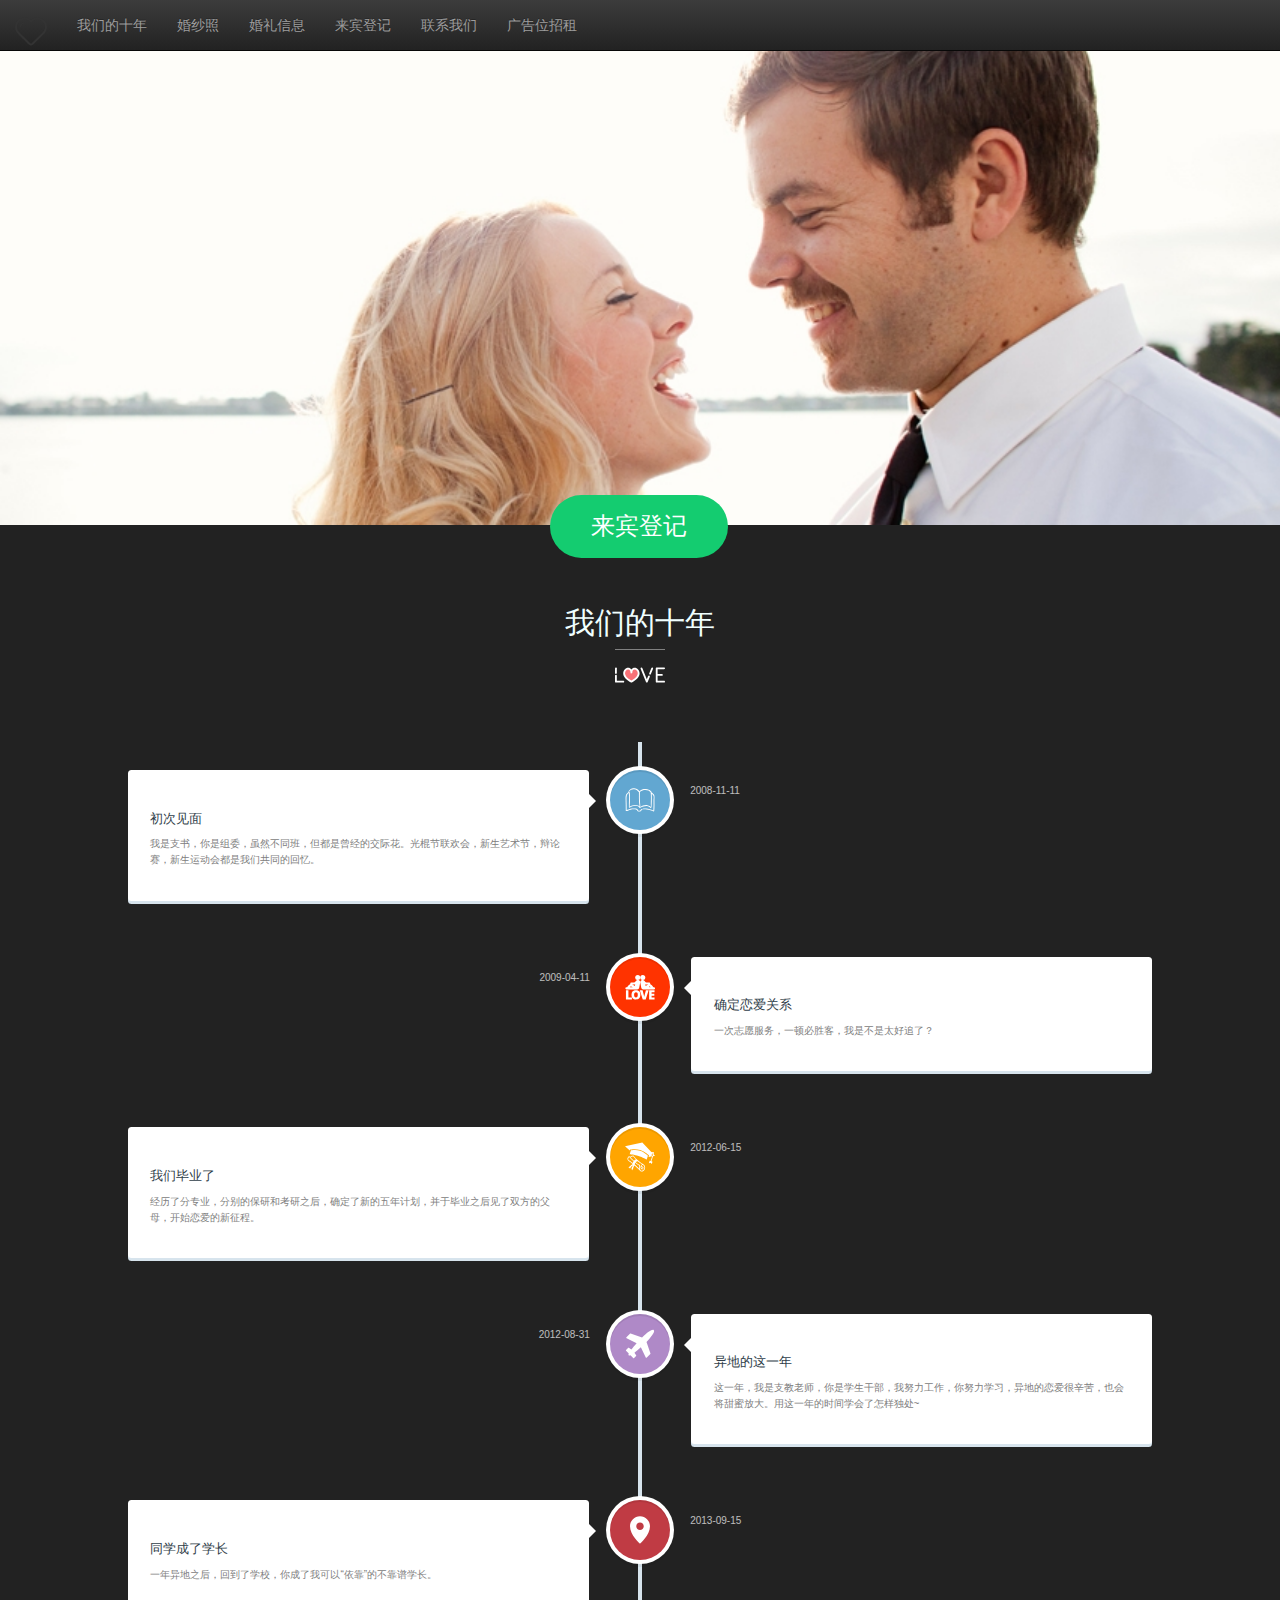
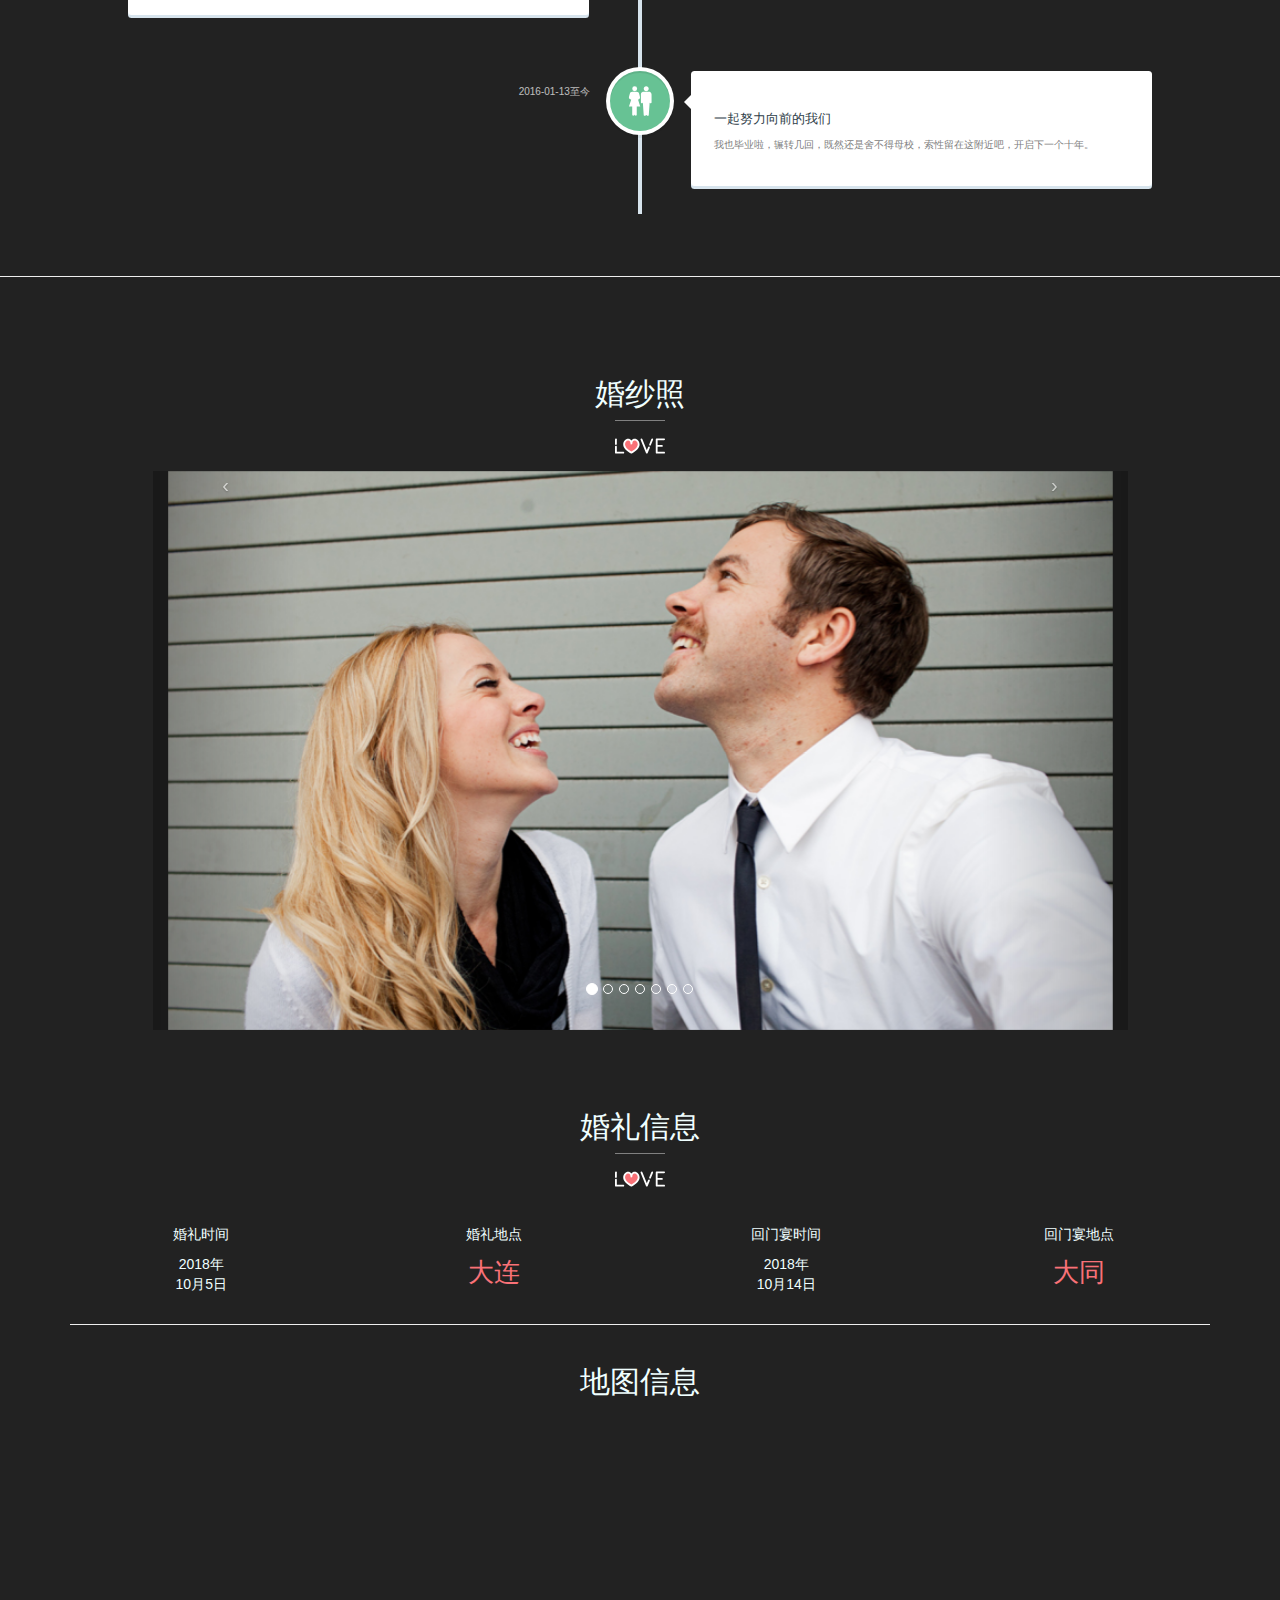
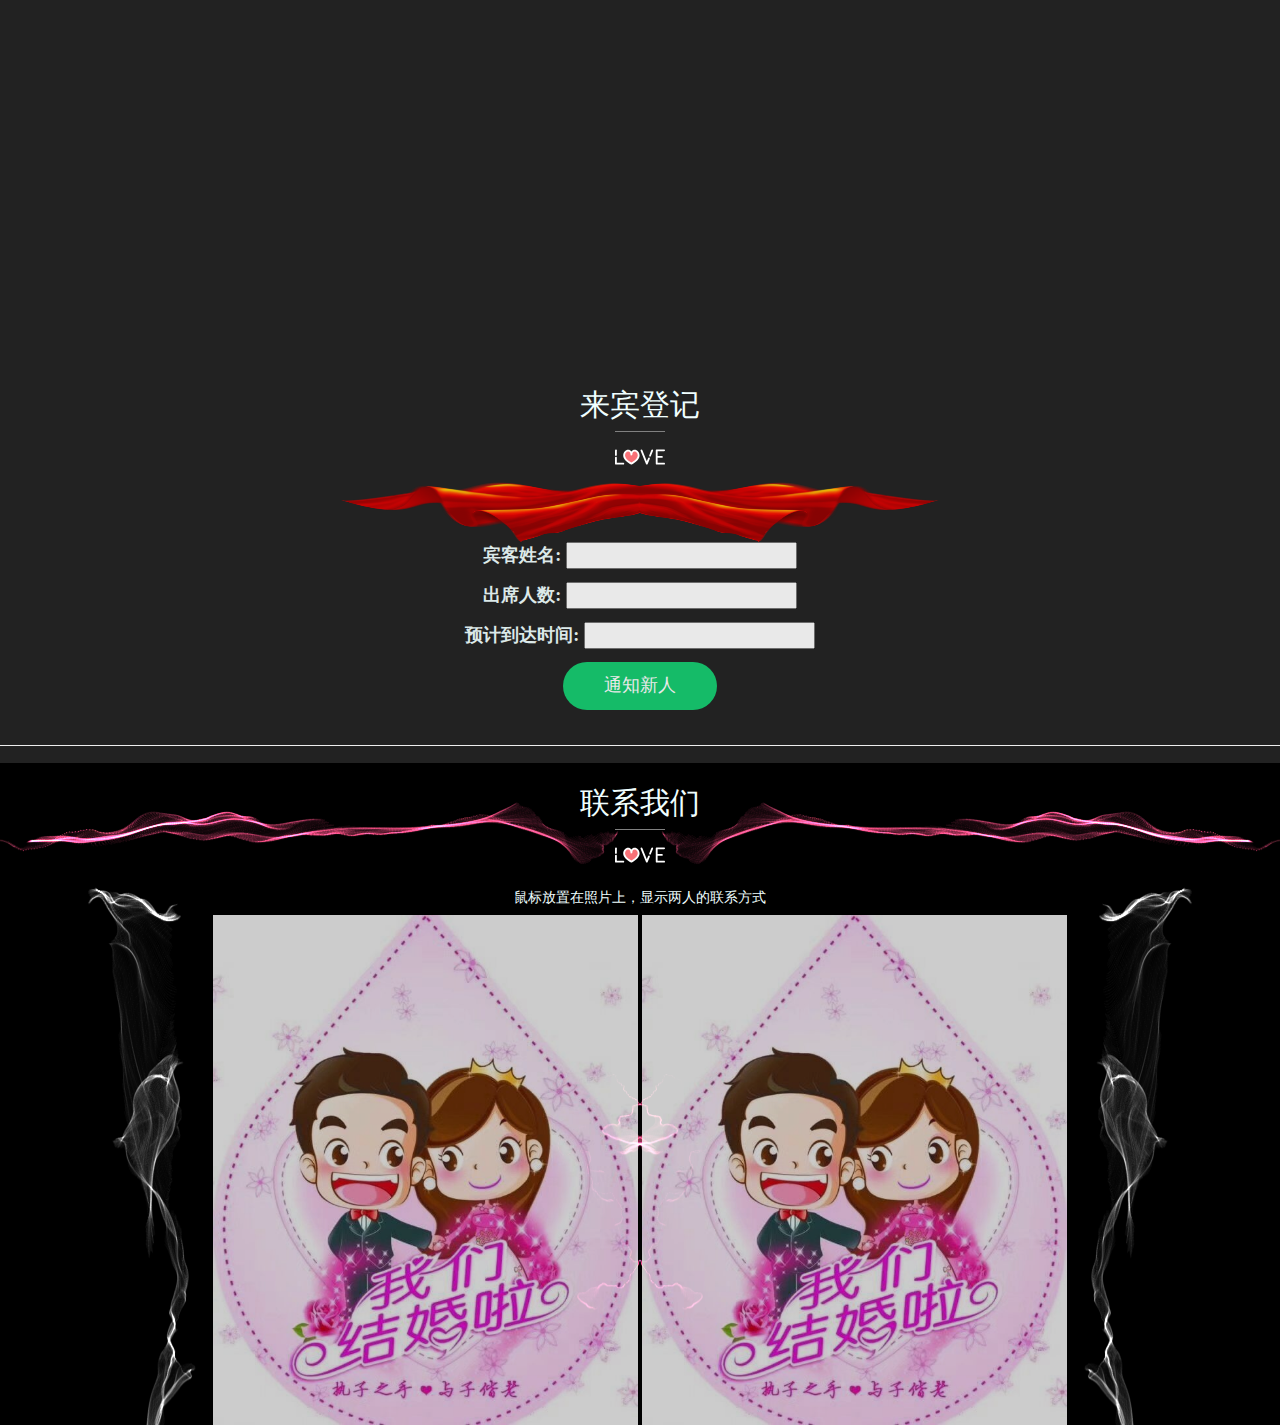
==== index.html @ 7ea45573 "ini你填了、" ====
<!doctype html>
<html>
<head>
    <meta charset="utf-8">
    <meta http-equiv="X-UA-Compatible" content="chrome=1">
    <meta name="viewport" content="initial-scale=1.0, user-scalable=no, width=device-width">
    <style type="text/css">        
        #container {
            height: 500px;
            width: 100%;
            margin: 0px;
        }
    </style>
    <title>We are getting married!</title>
    
    <link rel="stylesheet" type="text/css" href="css/bootstrap.min.css">
    <link rel="stylesheet" type="text/css" href="css/bootstrap-theme.min.css">
    <link rel="stylesheet" type="text/css" href="css/default.css">

    <script type="text/javascript" src="js/jquery-1.11.2.min.js"></script>
    <script type="text/javascript" src="js/bootstrap.min.js"></script>
    <script type="text/javascript" src="http://webapi.amap.com/maps?v=1.4.0&key=ac116ae507fee6ef177bf6f02334965a"></script>
    
    
</head>

<body>
    <header>
        <div class="row">
            <div class="container-fulid col-md-8 col-md-offset-2 center-block" style="margin:0 auto; width:100%;">
                <nav class="navbar navbar-inverse navbar-fixed-top " role="navigation">
                    <div class="container-fluid">
                        <div class="navbar-header">
                            <button type="button" class="navbar-toggle collapsed" data-toggle="collapse" data-target="#bs-example-navbar-collapse-1" aria-expanded="false">
                                <span class="sr-only">Toggle navigation</span>
                                <span class="icon-bar"></span>
                                <span class="icon-bar"></span>
                                <span class="icon-bar"></span>
                            </button>
                            <a class="navbar-brand" href=""><img src="/img/heart.svg" class="img-responsive"></a>
                        </div>
                        <div class="collapse navbar-collapse" id="bs-example-navbar-collapse-1">
                            <ul class="nav navbar-nav">
                                <li><a href="#section-front">我们的十年</a></li>
                                <li><a href="#section-photos">婚纱照</a></li>
                                <li><a href="#section-info">婚礼信息</a></li>
                                <li><a href="#section-register">来宾登记</a></li>
                                <li><a href="#section-message">联系我们</a></li>
                                <li><a href="#section-null">广告位招租</a></li>
                            </ul>
                        </div>
                    </div>
                </nav>
            </div>
        </div>
    </header>
    
    <section>
       <div class="row">
        <div class="headphoto-container col-md-12 col-lg-12 col-sm-12 col-xs-12">
            <img src="img/headphoto.jpg" style="width:100%; height:100%;">
            <div class="col-md-4 col-md-offset-4">
                <a class="btn btn-register" href="#section-register">来宾登记</a>
            </div>
        </div>
    </div>
    </section>
    
    <!--our 10 years--> 
    <section id="section-front">
       <div class="navholder"></div>
        <div class="row">
            <div class="col-md-12 col-lg-12 col-sm-12 col-xs-12">
                <h2 class="section-title">我们的十年</h2>
                <div class="title-underline text-center">
                    <img src="img/love.svg" alt="love">
                </div>
                <section id="cd-timeline" class="cd-container">
                    <div class="cd-timeline-block">
                        <div class="cd-timeline-img cd-encounter">
                            <img src="img/cd-icon-encounter.svg" alt="Encounter">
                        </div>

                        <div class="cd-timeline-content">
                            <h2>初次见面</h2>
                            <p>我是支书，你是组委，虽然不同班，但都是曾经的交际花。光棍节联欢会，新生艺术节，辩论赛，新生运动会都是我们共同的回忆。</p>
                            <span class="cd-date">2008-11-11</span>
                        </div>
                    </div>
                    <div class="cd-timeline-block">
                        <div class="cd-timeline-img cd-inlove">
                            <img src="img/cd-icon-inlove.svg" alt="Love">
                        </div>

                        <div class="cd-timeline-content">
                            <h2>确定恋爱关系</h2>
                            <p>一次志愿服务，一顿必胜客，我是不是太好追了？</p>
                            <span class="cd-date">2009-04-11</span>
                        </div>
                    </div>
                    <div class="cd-timeline-block">
                        <div class="cd-timeline-img cd-graduate">
                            <img src="img/cd-icon-graduate.svg" alt="Graduate">
                        </div>

                        <div class="cd-timeline-content">
                            <h2>我们毕业了</h2>
                            <p>经历了分专业，分别的保研和考研之后，确定了新的五年计划，并于毕业之后见了双方的父母，开始恋爱的新征程。</p>
                            <span class="cd-date">2012-06-15</span>
                        </div>
                    </div>
                    <div class="cd-timeline-block">
                        <div class="cd-timeline-img cd-distance">
                            <img src="img/cd-icon-distance.svg" alt="Distance">
                        </div>

                        <div class="cd-timeline-content">
                            <h2>异地的这一年</h2>
                            <p>这一年，我是支教老师，你是学生干部，我努力工作，你努力学习，异地的恋爱很辛苦，也会将甜蜜放大。用这一年的时间学会了怎样独处~</p>
                            <span class="cd-date">2012-08-31</span>
                        </div>
                    </div>
                    <div class="cd-timeline-block">
                        <div class="cd-timeline-img cd-movie">
                            <img src="img/cd-icon-location.svg" alt="Location">
                        </div>

                        <div class="cd-timeline-content">
                            <h2>同学成了学长</h2>
                            <p>一年异地之后，回到了学校，你成了我可以“依靠”的不靠谱学长。</p>
                            <span class="cd-date">2013-09-15</span>
                        </div>
                    </div>
                    <div class="cd-timeline-block">
                        <div class="cd-timeline-img cd-future">
                            <img src="img/cd-icon-future.svg" alt="Future">
                        </div>

                        <div class="cd-timeline-content">
                            <h2>一起努力向前的我们</h2>
                            <p>我也毕业啦，辗转几回，既然还是舍不得母校，索性留在这附近吧，开启下一个十年。</p>
                            <span class="cd-date">2016-01-13至今</span>
                        </div>
                    </div>
                </section>
            </div>
        </div>
    </section>
     <div class="row">
                <div class="col-md-12">
                    <hr class="hr2">
                </div>
            </div>
    <!--our 10 years end-->
    
    <section id="section-photos">
        <div class="navholder"></div>
        <div class="container">
            <h2 class="section-title">婚纱照</h2>
            <div class="title-underline text-center">
                <img src="img/love.svg" alt="love">
            </div>
            <div class="row">
                <div class="carousel slide col-md-10 col-md-offset-1" id="photo-carousel">
                    <ol class="carousel-indicators">
                        <li data-target="#photo-carousel" data-slide-to="0" class="active"></li>
                        <li data-target="#photo-carousel" data-slide-to="1"></li>
                        <li data-target="#photo-carousel" data-slide-to="2"></li>
                        <li data-target="#photo-carousel" data-slide-to="3"></li>
                        <li data-target="#photo-carousel" data-slide-to="4"></li>
                        <li data-target="#photo-carousel" data-slide-to="5"></li>
                        <li data-target="#photo-carousel" data-slide-to="6"></li>
                    </ol>
                    <div class="carousel-inner">
                        <div class="item active">
                            <img src="/img/photos/1.jpg" alt="First slide">
                        </div>
                        <div class="item">
                            <img src="/img/photos/2.jpg" alt="Second slide">
                        </div>
                        <div class="item">
                            <img src="/img/photos/3.jpg" alt="Third slide">
                        </div>
                        <div class="item">
                            <img src="/img/photos/4.jpg" alt="First slide">
                        </div>
                        <div class="item">
                            <img src="/img/photos/3.jpg" alt="Second slide">
                        </div>
                        <div class="item">
                            <img src="/img/photos/1.jpg" alt="Second slide">
                        </div>
                    </div>
                    <a class="carousel-control left" href="#photo-carousel" data-slide="prev">&lsaquo;</a>
                    <a class="carousel-control right" href="#photo-carousel" data-slide="next">&rsaquo;</a>
                </div>
            </div>
        </div>
    </section>
    
    <!-- 婚礼信息 开始 -->    
    <section id="section-info">
        <div class="container">
            <div class="row">
                <div class="col-md-12 text-center">
                    <div class="navholder"></div>
                    <h2>婚礼信息</h2>
                    <div class="title-underline text-center">
                        <img src="img/love.svg" alt="love">
                    </div>                    
                    <h3 class="section-heading"></h3>
                    <div class="row">
                        <div class="col-md-3 col-sm-3">
                            <p class="percentage">婚礼时间</p>
                            <p class="tagline">2018年<br>10月5日</p>
                        </div>
                        <div class="col-md-3 col-sm-3">
                            <p class="percentage">婚礼地点<br></p>
                            <p class="taghome">大连</p>
                        </div>
                        <div class="col-md-3 col-sm-3">
                            <p class="percentage">回门宴时间</p>
                            <p class="tagline">2018年<br>10月14日</p>
                        </div>
                        <div class="col-md-3 col-sm-3">
                            <p class="percentage">回门宴地点</p>
                            <p class="taghome">大同</p>
                        </div>
                    </div>

                </div>
            </div>
            <div class="row">
                <div class="col-md-12">
                    <hr class="hr2">
                </div>
            </div>
            <div class="col-md-12 text-center">
                <h2>地图信息</h2>
                <div id="container" tabindex="0" align="center"></div>
            </div>
            
        </div>
    </section>
    <!--婚礼信息 结束 -->
    
    <!--来宾登记 开始 -->
    <section id="section-register">
        <div class="container text-center">
            <div class="navholder"></div>
            <div class="row text-center">
                <h2>来宾登记</h2>
                <div class="title-underline text-center">
                    <img src="img/love.svg" alt="love">
                </div>                
                <div class="row" id="registerForm">
                   <form>
                        <div class="input-wrap">
                            <label for="name">宾客姓名:</label>
                            <input type="text" class="text" name="name" id="name">
                        </div>
                        <div class="input-wrap">
                            <label for="name">出席人数:</label>
                            <input type="text" class="text" name="number" id="number">
                        </div>
                        <div class="input-wrap">
                            <label for="name">预计到达时间:</label>
                            <input type="text" class="text" name="arrivaltime" id="arrivaltime">
                        </div>
                        <button type="submit" class="btn btn-tellthem"> 通知新人 </button>
                    </form>
                </div>
            </div>
        </div>
    </section>
     <div class="row">
                <div class="col-md-12">
                    <hr class="hr2">
                </div>
            </div>
    <!--来宾登记 结束 -->

    <!--留言模块 开始 -->
    <section id="section-message">
        <div class="container text-center">
            <div class="navholder">
                <h2>联系我们</h2>
                <div class="title-underline text-center">
                    <img src="img/love.svg" alt="love">
                </div>
                <div class="row">
                    <div class="col-md-10 col-md-offset-1 text-center" id="contactMessage">
                        <h5>鼠标放置在照片上，显示两人的联系方式</h5>
                        <p id="contactMale"><a>联系新郎</a></p>
                        <p id="contactFemale"><a>联系新娘</a></p>
                        <img class="image" id="male" src="img/QQ%E5%9B%BE%E7%89%8720170926113800.jpg">
                        <img class="image" id="female"  src="img/QQ%E5%9B%BE%E7%89%8720170926113800.jpg">
                        
                    </div>
                </div>
                
            </div>
        </div>
    </section>
    <!--留言模块 结束 -->
    
    
    <script type="text/javascript">
        //show the map
        var map111 = new AMap.Map('container', {
            mapStyle: 'amap://styles/18d680e30e137dff8d14d90bb099ce57',
            resizeEnable: true,
            zoom: 500,
            center: [116.3656960000,39.9911550000]
        });
        var marker = new AMap.Marker({
        icon : 'img/2.png',//24px*24px
        position : [116.3656960000,39.9911550000],
        offset : new AMap.Pixel(-12,-12),
        map : map111
});
        
        //submit the form
        $("form").submit(function(e){
          alert("Submitted");
        });
        
        //check the contactNumber
        $("#male").hover(function(){
            $("#contactMale").css("display","block");
        },function(){
            $("#contactMale").css("display","none");
        });
        
        $("#female").hover(function(){
            $("#contactFemale").css("display","block");
        },function(){
            $("#contactFemale").css("display","none");
        });
    </script>
</body>

</html>
---- css/default.css ----
html * {
  -webkit-font-smoothing: antialiased;
  -moz-osx-font-smoothing: grayscale;
}

*, *:after, *:before {
  -webkit-box-sizing: border-box;
  -moz-box-sizing: border-box;
  box-sizing: border-box;
}

img {
  max-width: 100%;
}

body {
    margin:0;
    padding-left: 0px;
    padding-right: 0px;
    background-image:url(/img/background.png);
    background-repeat: no-repeat;
    background-color: rgb(34,34,34);
    background-position: bottom;    
    color:azure;    
}

.navholder {
    height:60px;    
    /*border:1px red solid;*/
}

.headphoto-container {
    position: relative;
}

.col-lg-1, .col-lg-10, .col-lg-11, .col-lg-12, .col-lg-2, .col-lg-3, .col-lg-4, .col-lg-5, .col-lg-6, .col-lg-7, .col-lg-8, .col-lg-9, .col-md-1, .col-md-10, .col-md-11, .col-md-12, .col-md-2, .col-md-3, .col-md-4, .col-md-5, .col-md-6, .col-md-7, .col-md-8, .col-md-9, .col-sm-1, .col-sm-10, .col-sm-11, .col-sm-12, .col-sm-2, .col-sm-3, .col-sm-4, .col-sm-5, .col-sm-6, .col-sm-7, .col-sm-8, .col-sm-9, .col-xs-1, .col-xs-10, .col-xs-11, .col-xs-12, .col-xs-2, .col-xs-3, .col-xs-4, .col-xs-5, .col-xs-6, .col-xs-7, .col-xs-8, .col-xs-9 {
    position: relative;
    min-height: 1px;
    padding-left: 15px;
    padding-right: 15px;
}

.btn-register {
    font-size: 24px;
    font-family: "MicrosoftJhengHei",华文细黑,STHeiti,MingLiu,"Microsoft YaHei",微软雅黑;
    padding: 13px 40px;
    float: right;
    color: #fff;
    border-radius: 50px;
    background-color: #14cc70;
    top: -30px;
    position: absolute;
    left:50%;
    margin-left:-90px;
    transition: .4s;
    transition-property: initial;
    transition-duration: 0.4s;
    transition-timing-function: initial;
    transition-delay: initial;
}

.btn-tellthem {
    font-size: 18px;
    font-family: "MicrosoftJhengHei",华文细黑,STHeiti,MingLiu,"Microsoft YaHei",微软雅黑;
    padding: 10px 40px;
    border-radius: 30px;
    color: #fff;
    background-color: #14cc70;
    margin-bottom: 15px;
}

#photo-carousel img {
    width:100%;
}

.section-title {
    text-align: center;
    font-size: 30px;
    font-family: "MicrosoftJhengHei",华文细黑,STHeiti,MingLiu,"Microsoft YaHei",微软雅黑;    
}

.title-underline {
    width:50px;
    margin:0 auto;
    border-top: 1px solid gray;
    top: -5px;
}

.title-underline img {
    display:inline-block;
}

.title-underline:before,  .title-underline:after{
    content: <span>--</span>;
}

#male, #female {
    width:45%;
    display:inline-block;
    opacity:0.8;
}

#male:hover{
    opacity:0.5;
}

#female:hover{
    opacity:0.5;
}

#contactMessage p {
    opacity:1;
    position: absolute;    
    background-color: aqua;
    width:300px;
    height:400px;
    display:none;
}

#contactMale {
    left:-100px;
}

#contactFemale {
    right:-100px;
}

#registerForm {
    line-height: normal;
    opacity:0.9;
    background-color: transparent;
    background-image: url(/img/registerimg.png);
    border-radius: 40px；
    border:5px solid red; 
    padding-top: 50px;
    background-size:600px 60px;
    background-repeat:no-repeat;
    background-position: top;  
}

.input-wrap {
    margin:10px 10px 10px 10px;
    font-family: "MicrosoftJhengHei",华文细黑,STHeiti,MingLiu,"Microsoft YaHei",微软雅黑;
    font-size: 18px;
}

.taghome {
    font-family: "MicrosoftJhengHei",华文细黑,STHeiti,MingLiu,"Microsoft YaHei",微软雅黑;
    font-size: 26px;
    color:rgb(249,113,119);
}

/* -------------------------------- 

Modules - timeline design

-------------------------------- */
.cd-container {
  /* this class is used to give a max-width to the element it is applied to, and center it horizontally when it reaches that max-width */
  width: 80%;
  max-width: 1170px;
  margin: 0 auto;
}
.cd-container::after {
  /* clearfix */
  content: '';
  display: table;
  clear: both;
}

/* -------------------------------- 

Main components 

-------------------------------- */

#cd-timeline {
  position: relative;
  padding: 2em 0;
  margin-top: 2em;
  margin-bottom: 2em;
  color:gray;
}
#cd-timeline::before {
  /* this is the vertical line */
  content: '';
  position: absolute;
  top: 0;
  left: 18px;
  height: 100%;
  width: 4px;
  background: #d7e4ed;
}
@media only screen and (min-width: 1170px) {
  #cd-timeline {
    margin-top: 3em;
    margin-bottom: 3em;
  }
  #cd-timeline::before {
    left: 50%;
    margin-left: -2px;
  }
}

.cd-timeline-block {
  position: relative;
  margin: 2em 0;
}
.cd-timeline-block:after {
  content: "";
  display: table;
  clear: both;
}
.cd-timeline-block:first-child {
  margin-top: 0;
}
.cd-timeline-block:last-child {
  margin-bottom: 0;
}
@media only screen and (min-width: 1170px) {
  .cd-timeline-block {
    margin: 4em 0;
  }
  .cd-timeline-block:first-child {
    margin-top: 0;
  }
  .cd-timeline-block:last-child {
    margin-bottom: 0;
  }
}

.cd-timeline-img {
  position: absolute;
  top: 0;
  left: 0;
  width: 40px;
  height: 40px;
  border-radius: 50%;
  box-shadow: 0 0 0 4px white, inset 0 2px 0 rgba(0, 0, 0, 0.08), 0 3px 0 4px rgba(0, 0, 0, 0.05);
}
.cd-timeline-img img {
  display: block;
  width: 30px;
  height: 30px;
  position: relative;
  left: 50%;
  top: 50%;
  margin-left: -15px;
  margin-top: -15px;
}
.cd-timeline-img.cd-encounter {
  background: #62a7d1;
}
.cd-timeline-img.cd-movie {
  background: #c03b44;
}
.cd-timeline-img.cd-location {
  background: #75ce66;
}
.cd-timeline-img.cd-inlove {
  background: #ff3300;
}
.cd-timeline-img.cd-graduate {
  background: orange;
}
.cd-timeline-img.cd-distance {
  background: #af89c7;
}
.cd-timeline-img.cd-future {
  background: #67c294;
}

@media only screen and (min-width: 1170px) {
  .cd-timeline-img {
    width: 60px;
    height: 60px;
    left: 50%;
    margin-left: -30px;
    /* Force Hardware Acceleration in WebKit */
    -webkit-transform: translateZ(0);
    -webkit-backface-visibility: hidden;
  }
  .cssanimations .cd-timeline-img.is-hidden {
    visibility: hidden;
  }
  .cssanimations .cd-timeline-img.bounce-in {
    visibility: visible;
    -webkit-animation: cd-bounce-1 0.6s;
    -moz-animation: cd-bounce-1 0.6s;
    animation: cd-bounce-1 0.6s;
  }
}

.cd-timeline-content {
  position: relative;
  margin-left: 60px;
  background: white;
  border-radius: 0.25em;
  padding: 1em;
  box-shadow: 0 3px 0 #d7e4ed;
}
.cd-timeline-content:after {
  content: "";
  display: table;
  clear: both;
}
.cd-timeline-content h2 {
  color: #303e49;
}
.cd-timeline-content p, .cd-timeline-content .cd-read-more, .cd-timeline-content .cd-date {
  font-size: 13px;
  font-size: 0.8125rem;
}
.cd-timeline-content .cd-date {
    color: white;    
    font-weight: 400;
}
.cd-timeline-content .cd-read-more, .cd-timeline-content .cd-date {
  display: inline-block;
}
.cd-timeline-content p {
  margin: 1em 0;
  line-height: 1.6;
}
.cd-timeline-content .cd-read-more {
  float: right;
  padding: .8em 1em;
  background: #acb7c0;
  color: white;
  border-radius: 0.25em;
}
.no-touch .cd-timeline-content .cd-read-more:hover {
  background-color: #bac4cb;  
}
a.cd-read-more:hover{text-decoration:none; background-color: #424242;  }
.cd-timeline-content .cd-date {
  float: left;
  padding: .8em 0;
  opacity: .7;
}
.cd-timeline-content::before {
  content: '';
  position: absolute;
  top: 16px;
  right: 100%;
  height: 0;
  width: 0;
  border: 7px solid transparent;
  border-right: 7px solid white;
}
@media only screen and (min-width: 768px) {
  .cd-timeline-content h2 {
    font-size: 20px;
    font-size: 1.25rem;
  }
  .cd-timeline-content p {
    font-size: 16px;
    font-size: 1rem;
  }
  .cd-timeline-content .cd-read-more, .cd-timeline-content .cd-date {
    font-size: 14px;
    font-size: 0.875rem;
  }
}
@media only screen and (min-width: 1170px) {
  .cd-timeline-content {
    margin-left: 0;
    padding: 1.6em;
    width: 45%;
  }
  .cd-timeline-content::before {
    top: 24px;
    left: 100%;
    border-color: transparent;
    border-left-color: white;
  }
  .cd-timeline-content .cd-read-more {
    float: left;
  }
  .cd-timeline-content .cd-date {
    position: absolute;
    width: 100%;
    left: 122%;
    top: 6px;
    font-size: 16px;
    font-size: 1rem;
  }
  .cd-timeline-block:nth-child(even) .cd-timeline-content {
    float: right;
  }
  .cd-timeline-block:nth-child(even) .cd-timeline-content::before {
    top: 24px;
    left: auto;
    right: 100%;
    border-color: transparent;
    border-right-color: white;
  }
  .cd-timeline-block:nth-child(even) .cd-timeline-content .cd-read-more {
    float: right;
  }
  .cd-timeline-block:nth-child(even) .cd-timeline-content .cd-date {
    left: auto;
    right: 122%;
    text-align: right;
  }
  .cssanimations .cd-timeline-content.is-hidden {
    visibility: hidden;
  }
  .cssanimations .cd-timeline-content.bounce-in {
    visibility: visible;
    -webkit-animation: cd-bounce-2 0.6s;
    -moz-animation: cd-bounce-2 0.6s;
    animation: cd-bounce-2 0.6s;
  }
}

@media only screen and (min-width: 1170px) {
  /* inverse bounce effect on even content blocks */
  .cssanimations .cd-timeline-block:nth-child(even) .cd-timeline-content.bounce-in {
    -webkit-animation: cd-bounce-2-inverse 0.6s;
    -moz-animation: cd-bounce-2-inverse 0.6s;
    animation: cd-bounce-2-inverse 0.6s;
  }
}
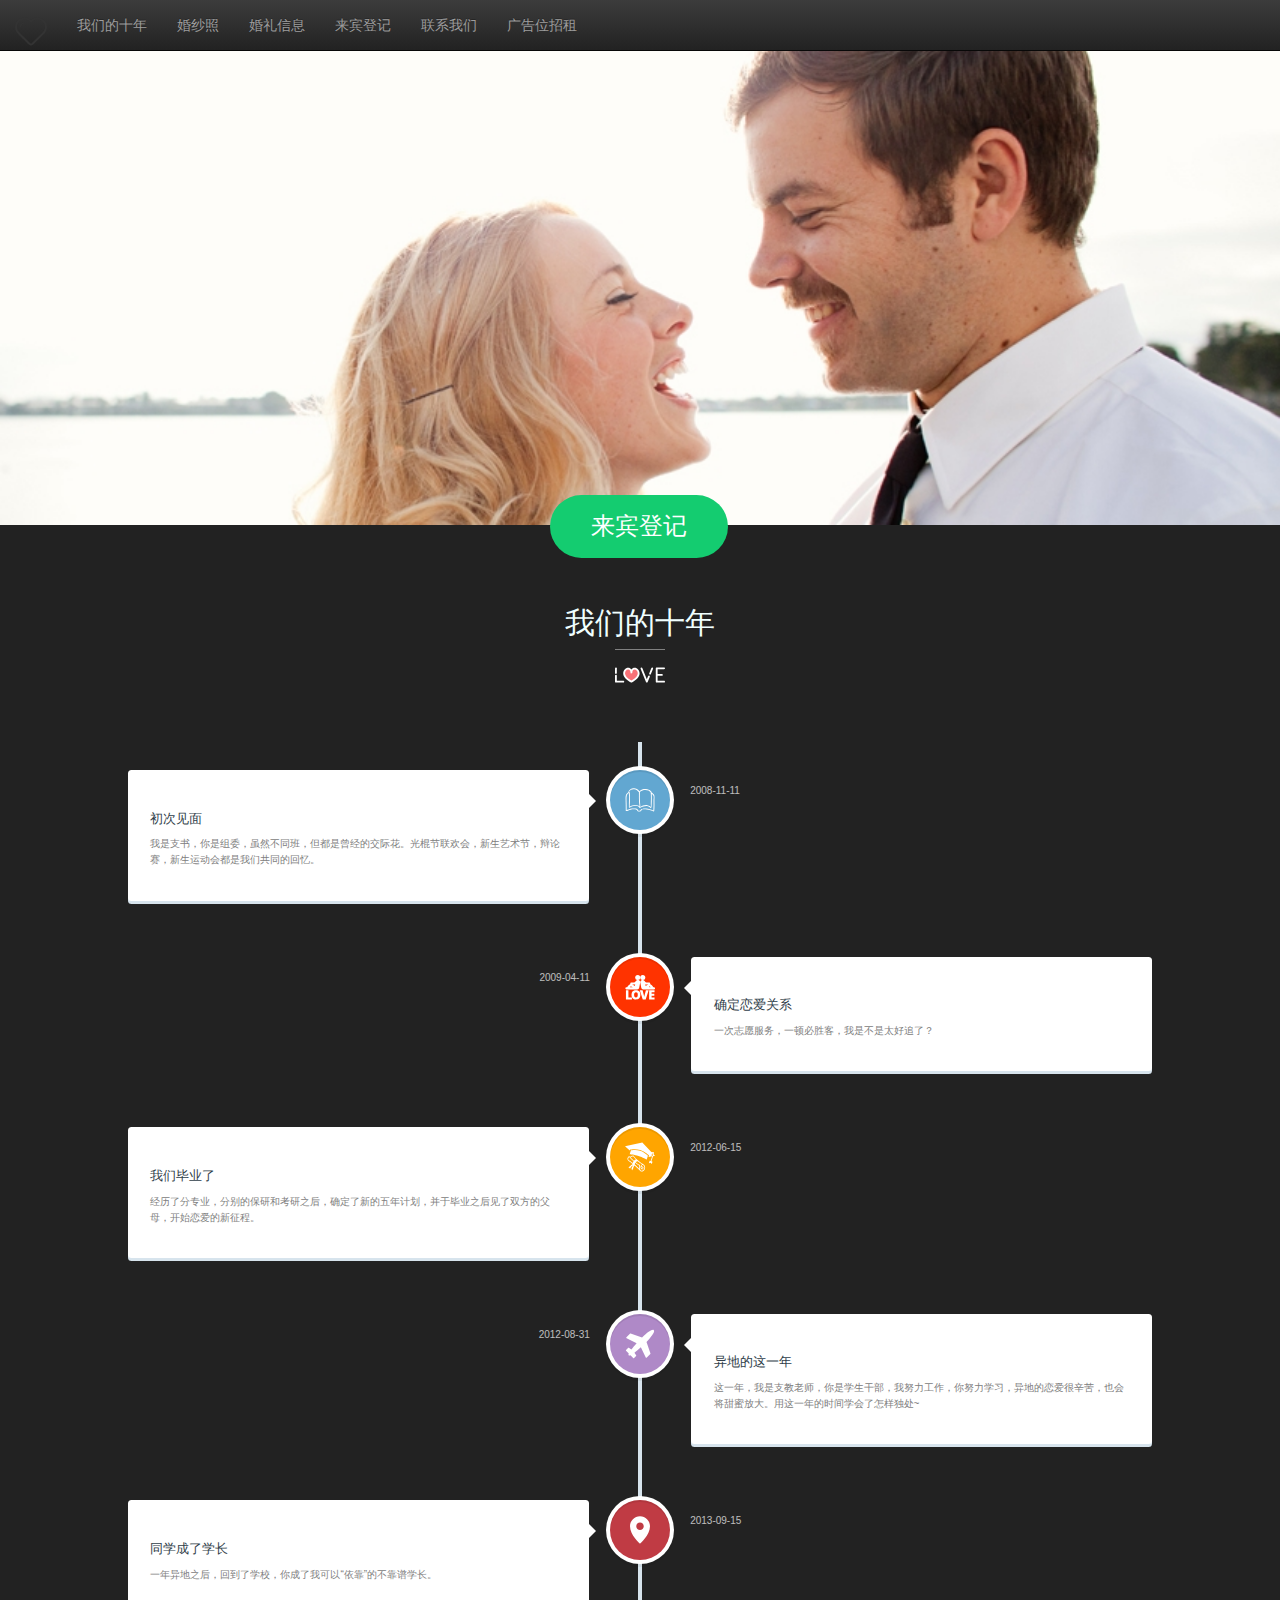
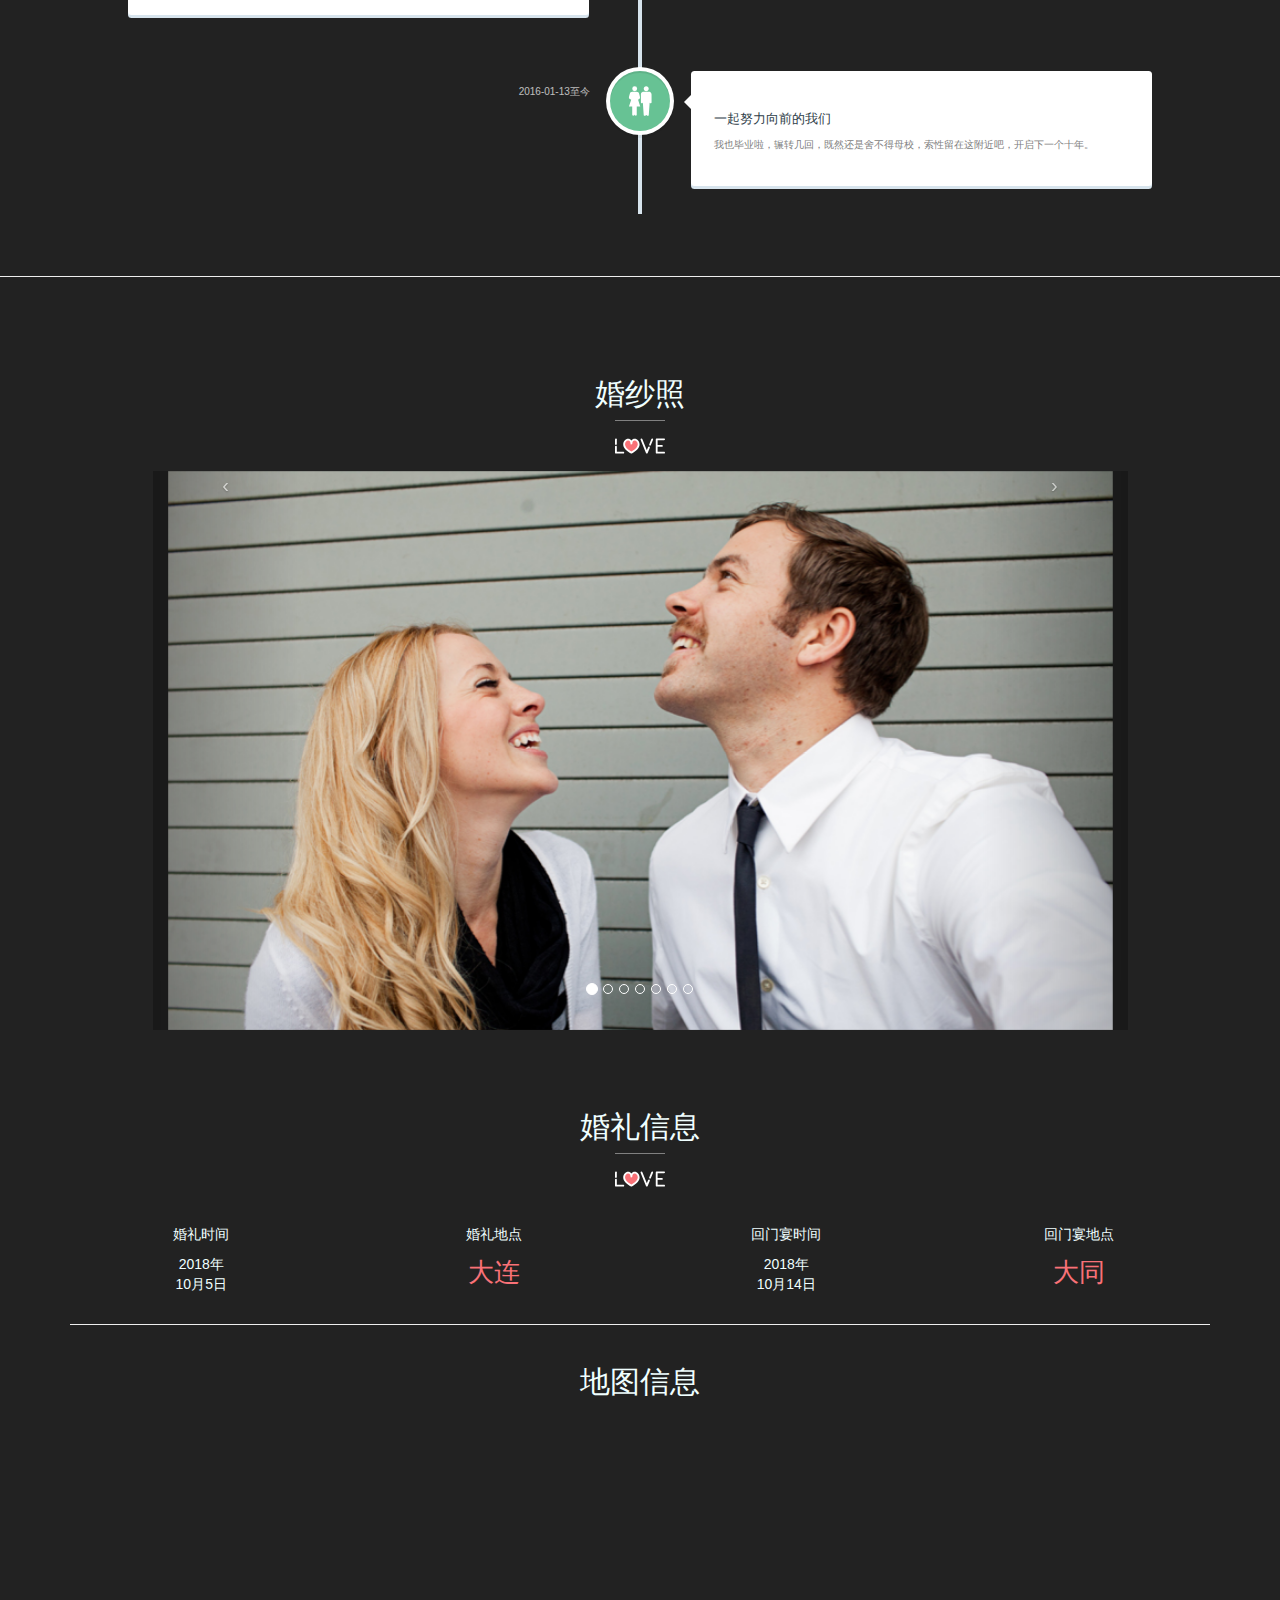
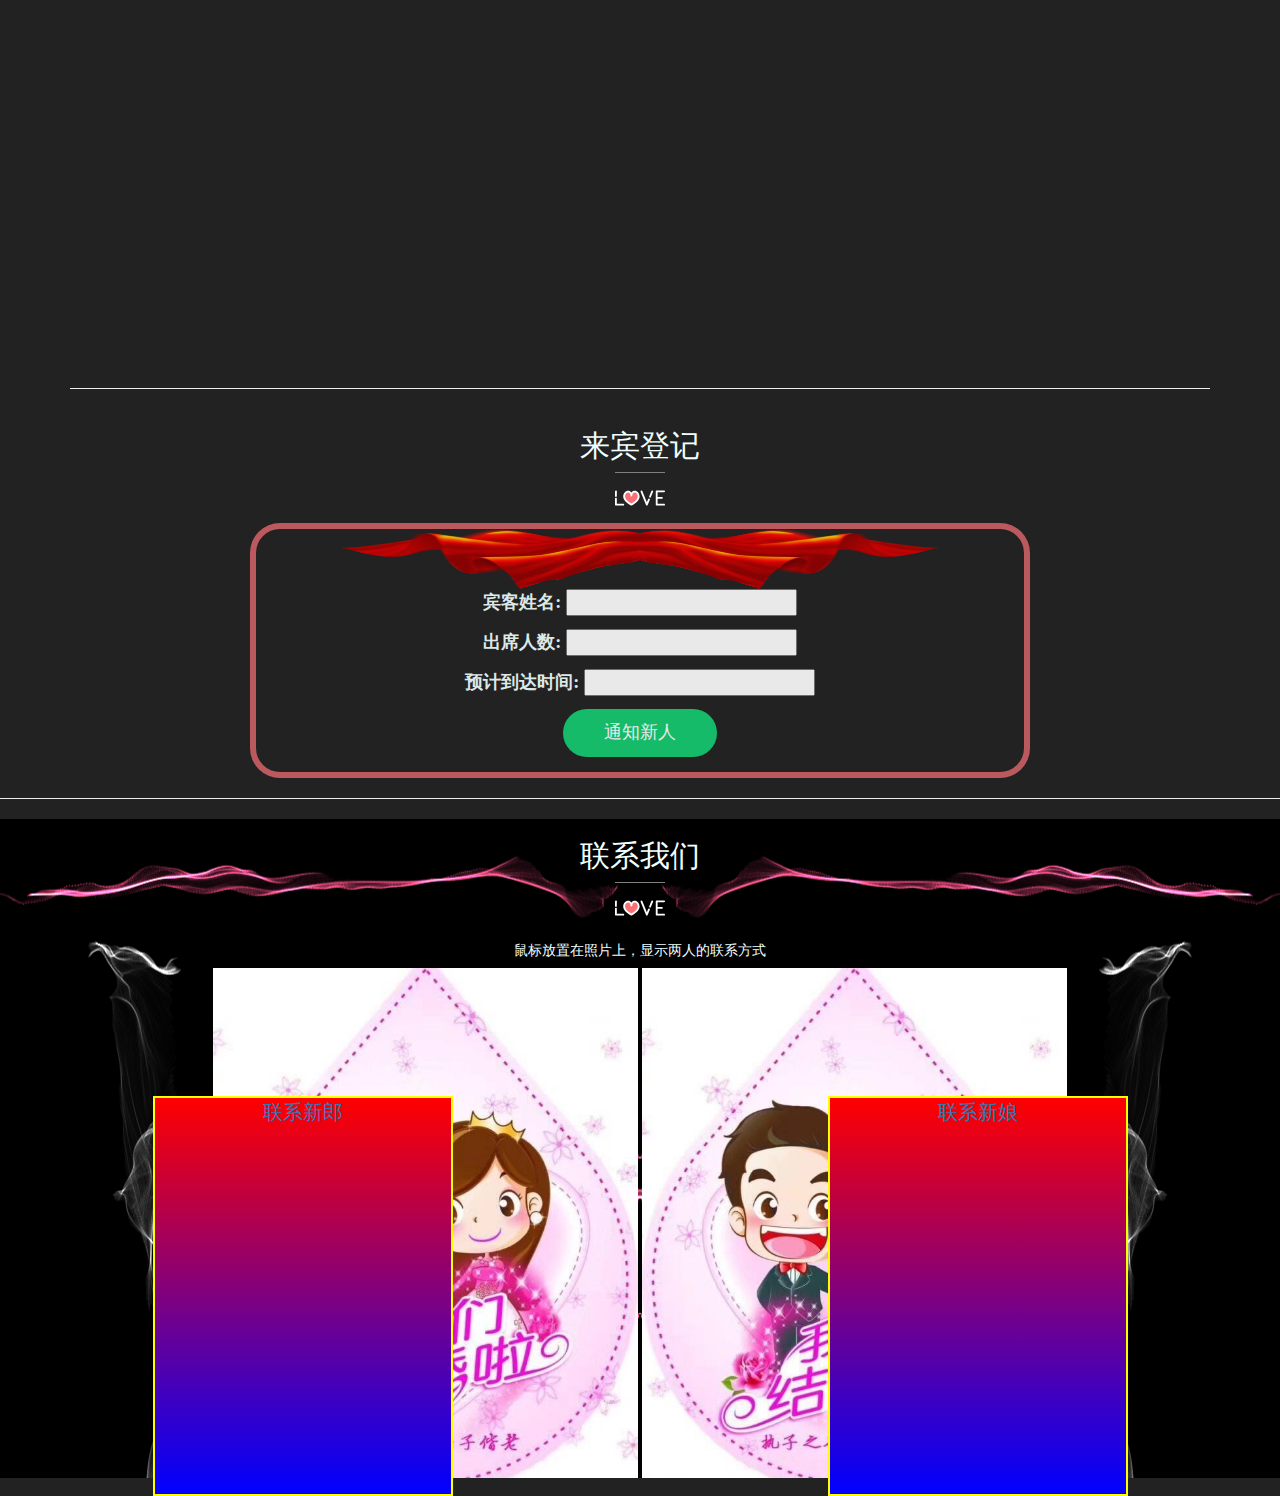
==== commit e8980a50: "修改了地图板块，和留言板块" ====
--- a/index.html
+++ b/index.html
@@ -206,7 +206,7 @@
                     <div class="navholder"></div>
                     <h2>婚礼信息</h2>
                     <div class="title-underline text-center">
-                        <img src="img/love.svg" alt="love">
+                        <img id="backToBeijing" src="img/love.svg" alt="love">
                     </div>                    
                     <h3 class="section-heading"></h3>
                     <div class="row">
@@ -216,7 +216,7 @@
                         </div>
                         <div class="col-md-3 col-sm-3">
                             <p class="percentage">婚礼地点<br></p>
-                            <p class="taghome">大连</p>
+                            <p id="hisHome" class="taghome">大连</p>
                         </div>
                         <div class="col-md-3 col-sm-3">
                             <p class="percentage">回门宴时间</p>
@@ -224,7 +224,7 @@
                         </div>
                         <div class="col-md-3 col-sm-3">
                             <p class="percentage">回门宴地点</p>
-                            <p class="taghome">大同</p>
+                            <p id="herHome" class="taghome">大同</p>
                         </div>
                     </div>
 
@@ -245,15 +245,21 @@
     <!--婚礼信息 结束 -->
     
     <!--来宾登记 开始 -->
+    
     <section id="section-register">
         <div class="container text-center">
             <div class="navholder"></div>
+            <div class="row">
+                <div class="col-md-12">
+                    <hr class="hr2">
+                </div>
+            </div>
             <div class="row text-center">
                 <h2>来宾登记</h2>
                 <div class="title-underline text-center">
                     <img src="img/love.svg" alt="love">
                 </div>                
-                <div class="row" id="registerForm">
+                <div class="col-md-8 col-md-offset-2 col-sm-12" id="registerForm">
                    <form>
                         <div class="input-wrap">
                             <label for="name">宾客姓名:</label>
@@ -314,11 +320,56 @@
             center: [116.3656960000,39.9911550000]
         });
         var marker = new AMap.Marker({
-        icon : 'img/2.png',//24px*24px
-        position : [116.3656960000,39.9911550000],
-        offset : new AMap.Pixel(-12,-12),
-        map : map111
-});
+            icon : 'img/2.png',//24px*24px
+            position : [116.3656960000,39.9911550000],
+            offset : new AMap.Pixel(-12,-12),
+            map : map111
+        });
+        
+        $("#hisHome").click(function(){
+            map111 = new AMap.Map('container', {
+                mapStyle: 'amap://styles/18d680e30e137dff8d14d90bb099ce57',
+                resizeEnable: true,
+                zoom: 500,
+                center: [122.0184677839, 39.6277880180]
+            });
+            marker = new AMap.Marker({
+                icon : 'img/2.png',//24px*24px
+                position : [122.0184677839, 39.6277880180],
+                offset : new AMap.Pixel(-12,-12),
+                map : map111
+            });
+        });
+        
+        $("#herHome").click(function(){
+            map111 = new AMap.Map('container', {
+                mapStyle: 'amap://styles/18d680e30e137dff8d14d90bb099ce57',
+                resizeEnable: true,
+                zoom: 500,
+                center: [113.1798756123,40.0396489960]
+            });
+            marker = new AMap.Marker({
+                icon : 'img/2.png',//24px*24px
+                position : [113.1798756123,40.0396489960],
+                offset : new AMap.Pixel(-12,-12),
+                map : map111
+            });
+        });
+        
+        $("#backToBeijing").click(function(){
+            map111 = new AMap.Map('container', {
+                mapStyle: 'amap://styles/18d680e30e137dff8d14d90bb099ce57',
+                resizeEnable: true,
+                zoom: 500,
+                center: [116.3656960000,39.9911550000]
+            });
+            marker = new AMap.Marker({
+                icon : 'img/2.png',//24px*24px
+                position : [116.3656960000,39.9911550000],
+                offset : new AMap.Pixel(-12,-12),
+                map : map111
+            });
+        });
         
         //submit the form
         $("form").submit(function(e){
--- a/css/default.css
+++ b/css/default.css
@@ -16,12 +16,16 @@
 body {
     margin:0;
     padding-left: 0px;
-    padding-right: 0px;
+    padding-right: 0px;    
+    background-color: rgb(34,34,34);          
+    color:azure;    
+}
+
+#section-message {
     background-image:url(/img/background.png);
     background-repeat: no-repeat;
     background-color: rgb(34,34,34);
-    background-position: bottom;    
-    color:azure;    
+    background-position: bottom; 
 }
 
 .navholder {
@@ -97,41 +101,45 @@
 #male, #female {
     width:45%;
     display:inline-block;
-    opacity:0.8;
+    opacity:1;
 }
 
 #male:hover{
-    opacity:0.5;
+    opacity:1;
 }
 
 #female:hover{
-    opacity:0.5;
+    opacity:1;
 }
 
 #contactMessage p {
-    opacity:1;
-    position: absolute;    
-    background-color: aqua;
+    font-size: 20px;
+    font-family: "MicrosoftJhengHei",华文细黑,STHeiti,MingLiu,"Microsoft YaHei",微软雅黑;
+    position: absolute; 
+    border: 2px yellow solid;
+    background-color: transparent;
+    background:linear-gradient(red, blue);
     width:300px;
     height:400px;
-    display:none;
 }
 
 #contactMale {
-    left:-100px;
+    left:0%;
+    top:30%;
 }
 
 #contactFemale {
-    right:-100px;
+    right:0%;
+    top:30%;
 }
 
 #registerForm {
-    line-height: normal;
+    line-height: normal;    
     opacity:0.9;
     background-color: transparent;
     background-image: url(/img/registerimg.png);
-    border-radius: 40px；
-    border:5px solid red; 
+    border: 6px solid rgba(249,113,119,0.8);
+    border-radius: 30px;
     padding-top: 50px;
     background-size:600px 60px;
     background-repeat:no-repeat;
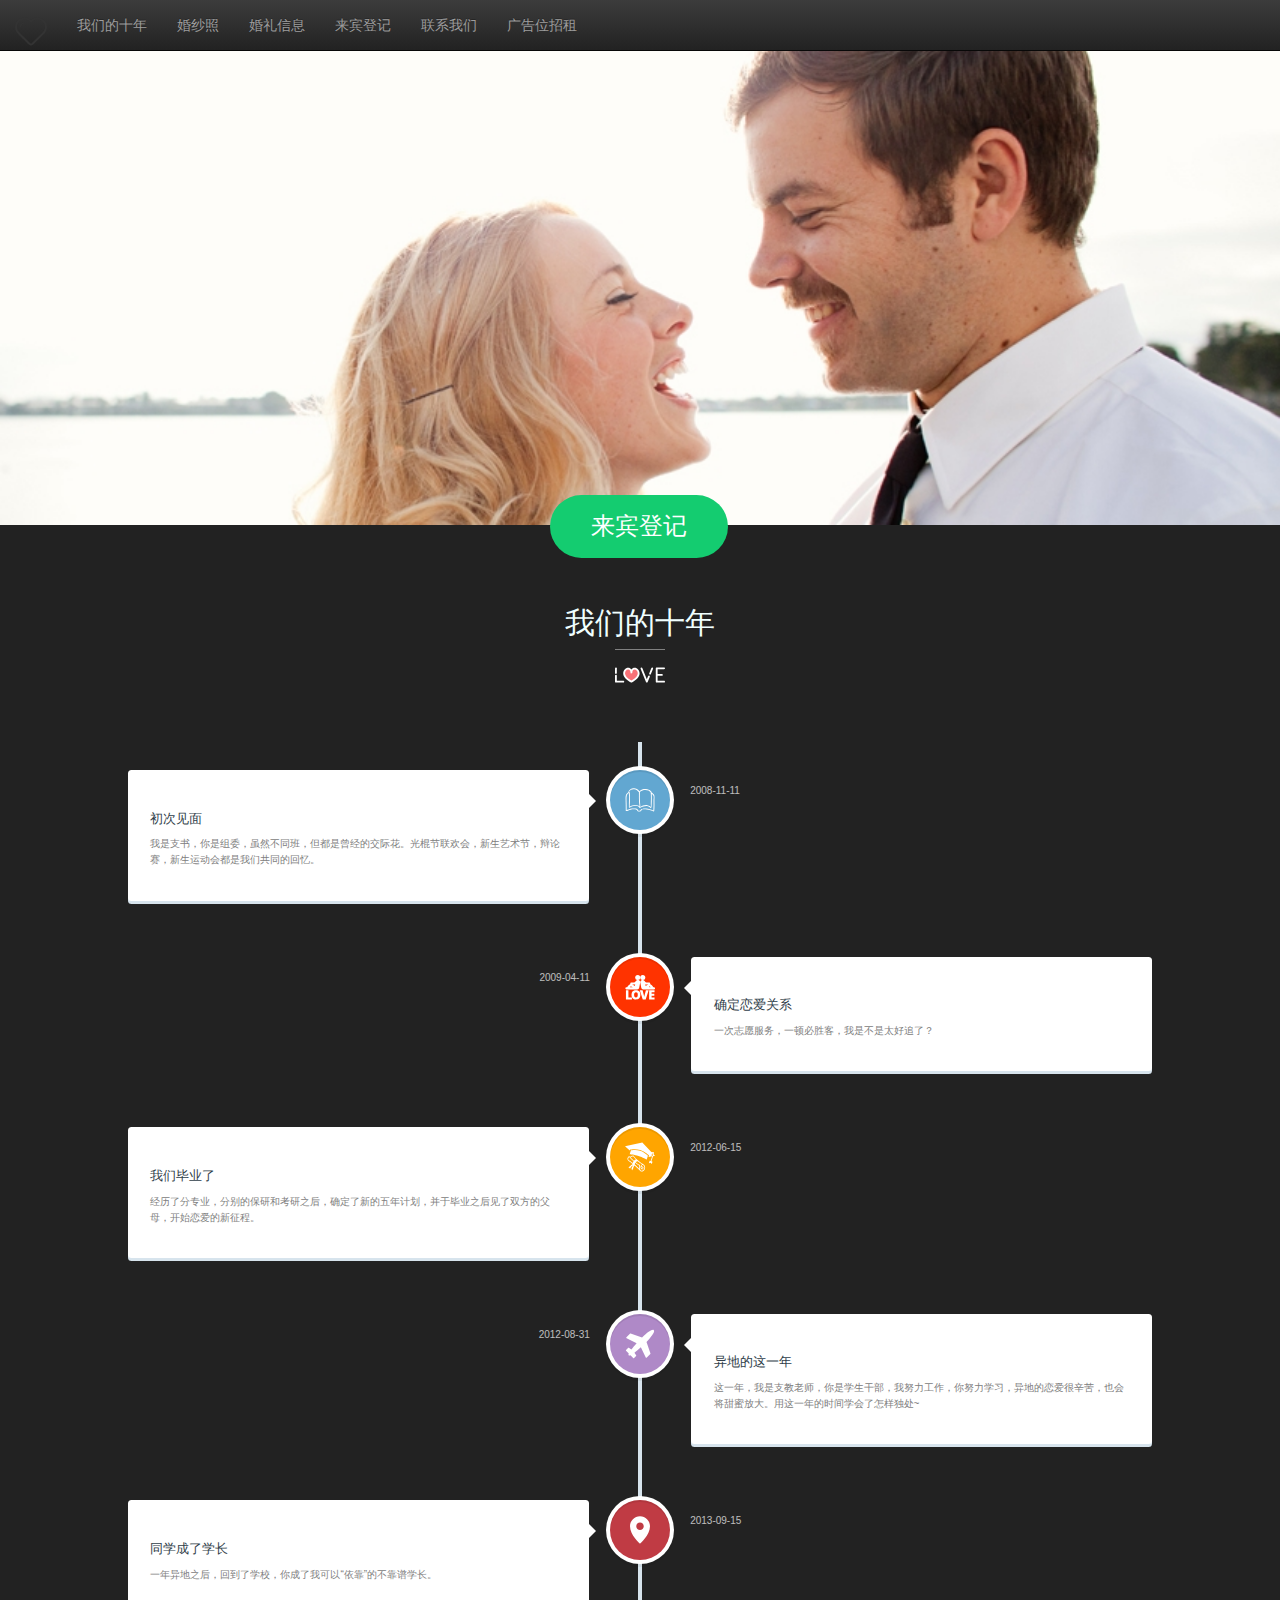
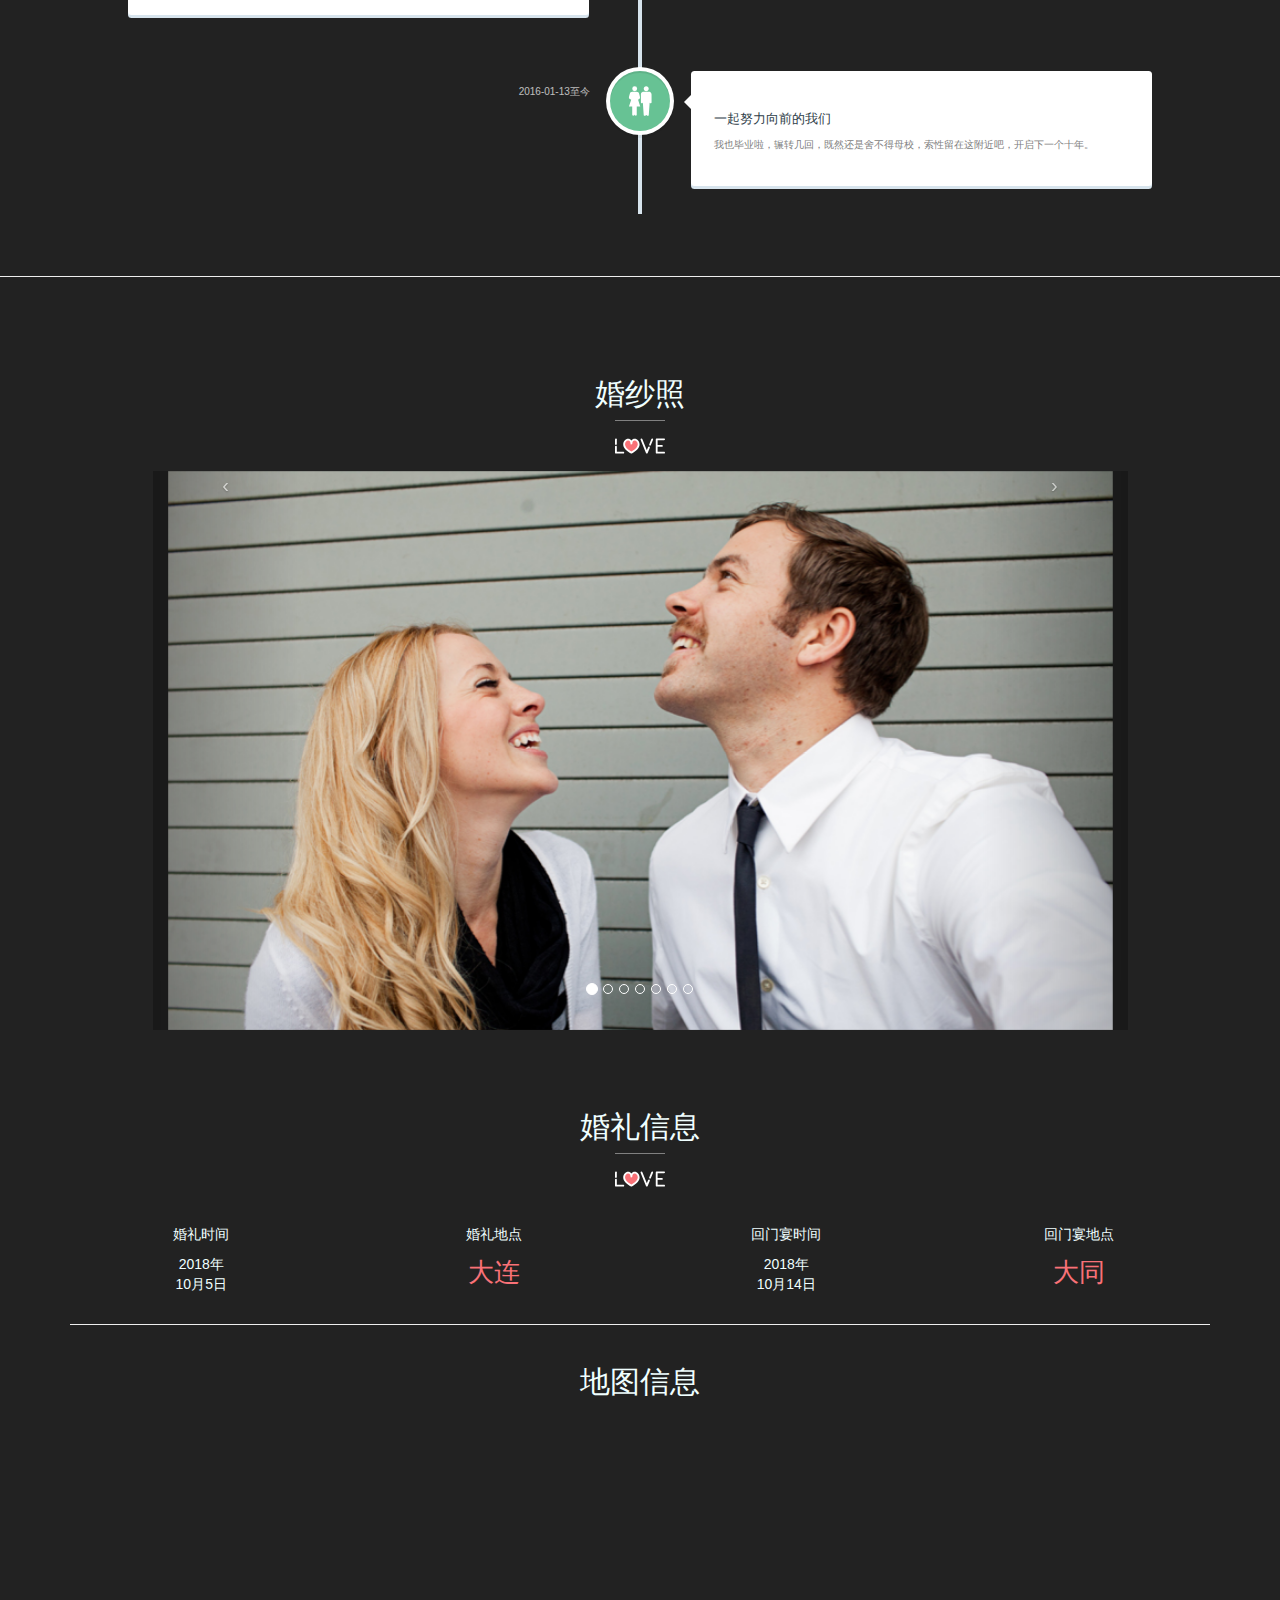
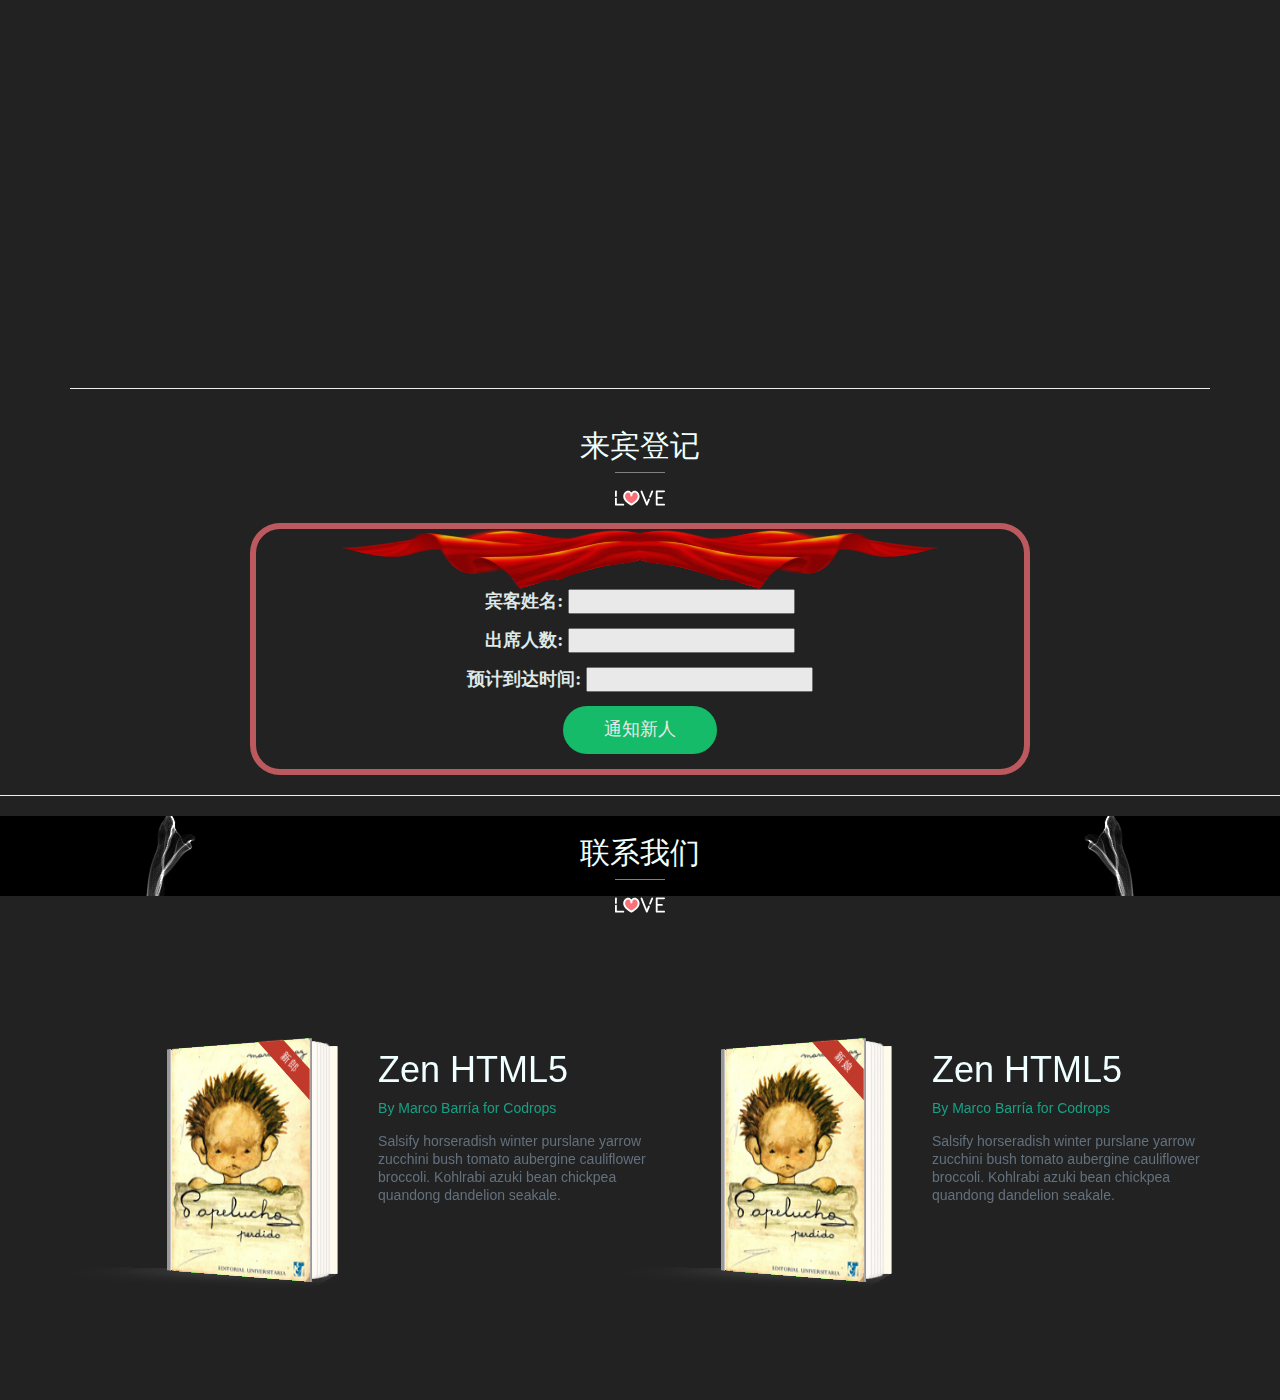
==== commit 188507f0: "add" ====
--- a/index.html
+++ b/index.html
@@ -16,6 +16,7 @@
     <link rel="stylesheet" type="text/css" href="css/bootstrap.min.css">
     <link rel="stylesheet" type="text/css" href="css/bootstrap-theme.min.css">
     <link rel="stylesheet" type="text/css" href="css/default.css">
+    <link rel="stylesheet" type="text/css" href="css/book.css">
 
     <script type="text/javascript" src="js/jquery-1.11.2.min.js"></script>
     <script type="text/javascript" src="js/bootstrap.min.js"></script>
@@ -295,6 +296,94 @@
                     <img src="img/love.svg" alt="love">
                 </div>
                 <div class="row">
+                   <ul class="align">
+                    <li>
+						<figure class="book">
+
+						<!-- Front -->
+
+							<ul class="hardcover_front">
+								<li>
+									<img src="img/cover.jpg" alt="" width="100%" height="100%">
+									<span class="ribbon">新郎</span>
+								</li>
+								<li></li>
+							</ul>
+
+						<!-- Pages -->
+
+							<ul class="page">
+								<li></li>
+								<li>
+									<a  >13426028919</a>
+								</li>
+								<li></li>
+								<li></li>
+								<li></li>
+							</ul>
+
+						<!-- Back -->
+
+							<ul class="hardcover_back">
+								<li></li>
+								<li></li>
+							</ul>
+							<ul class="book_spine">
+								<li></li>
+								<li></li>
+							</ul>
+							<figcaption>
+								<h1>Zen HTML5</h1>
+								<span>By Marco Barría for Codrops</span>
+								<p>Salsify horseradish winter purslane yarrow zucchini bush tomato aubergine cauliflower broccoli. Kohlrabi azuki bean chickpea quandong dandelion seakale.</p>
+							</figcaption>
+						</figure>
+					</li>
+                    <li>
+                   <figure class="book">
+
+						<!-- Front -->
+
+							<ul class="hardcover_front">
+								<li>
+									<img src="img/cover.jpg" alt="" width="100%" height="100%">
+									<span class="ribbon">新娘</span>
+								</li>
+								<li></li>
+							</ul>
+
+						<!-- Pages -->
+
+							<ul class="page">
+								<li></li>
+								<li>
+									<a style="padding-top:50">13401154219</a>
+								</li>
+								<li></li>
+								<li></li>
+								<li></li>
+							</ul>
+
+						<!-- Back -->
+
+							<ul class="hardcover_back">
+								<li></li>
+								<li></li>
+							</ul>
+							<ul class="book_spine">
+								<li></li>
+								<li></li>
+							</ul>
+							<figcaption>
+								<h1>Zen HTML5</h1>
+								<span>By Marco Barría for Codrops</span>
+								<p>Salsify horseradish winter purslane yarrow zucchini bush tomato aubergine cauliflower broccoli. Kohlrabi azuki bean chickpea quandong dandelion seakale.</p>
+							</figcaption>
+						</figure>
+					</li>
+                    </ul>
+                </div>
+                <!--<div class="row">
                     <div class="col-md-10 col-md-offset-1 text-center" id="contactMessage">
                         <h5>鼠标放置在照片上，显示两人的联系方式</h5>
                         <p id="contactMale"><a>联系新郎</a></p>
@@ -303,7 +392,7 @@
                         <img class="image" id="female"  src="img/QQ%E5%9B%BE%E7%89%8720170926113800.jpg">
                         
                     </div>
-                </div>
+                </div>-->
                 
             </div>
         </div>
--- a/css/default.css
+++ b/css/default.css
@@ -422,6 +422,10 @@
   }
 }
 
+
+
+
+
 @media only screen and (min-width: 1170px) {
   /* inverse bounce effect on even content blocks */
   .cssanimations .cd-timeline-block:nth-child(even) .cd-timeline-content.bounce-in {
--- a/css/book.css
+++ b/css/book.css
@@ -0,0 +1,703 @@
+/*
+	A. Mini Reset 
+*/
+*, *:after, *:before { -webkit-box-sizing: border-box; -moz-box-sizing: border-box; box-sizing: border-box; }
+
+* {
+  margin: 0;
+  padding: 0;
+}
+
+::before,
+::after {
+	content: "";
+}
+
+
+
+ul {
+	margin: 0;
+	padding: 0;
+	list-style: none;
+}
+
+a {
+	color: #2c3e50;
+	text-decoration: none;
+}
+
+/*.btn {
+	display: inline-block;
+	text-transform: uppercase;
+	border: 2px solid #2c3e50;
+	margin-top: 100px; 
+	font-size: 0.7em;
+	font-weight: 700;
+	padding: 0.1em 0.4em;
+	text-align: center;
+	-webkit-transition: color 0.3s, border-color 0.3s;
+	-moz-transition: color 0.3s, border-color 0.3s;
+	transition: color 0.3s, border-color 0.3s;
+}
+
+.btn:hover {
+	border-color: #16a085;
+	color: #16a085;
+}*/
+
+/* basic grid, only for this demo */
+
+.align {
+	clear: both;
+	margin: 90px auto 20px;
+	width: 100%;
+	max-width: 1170px;
+	text-align: center;
+}
+
+.align > li {
+	width: 500px;
+	min-height: 300px;
+	display: inline-block;
+	margin: 30px 20px 30px 30px;
+	padding: 0 0 0 60px;
+	vertical-align: top;
+}
+
+/* ///////////////////////////////////////////////////
+
+HARDCOVER
+Table of Contents
+
+1. container
+2. background & color
+3. opening cover, back cover and pages
+4. position, transform y transition
+5. events
+6. Bonus
+	- Cover design
+	- Ribbon
+	- Figcaption
+7. mini-reset
+
+/////////////////////////////////////////////////////*/
+
+/*
+	1. container
+*/
+
+.book {
+	position: relative;
+	width: 160px; 
+	height: 220px;
+	-webkit-perspective: 1000px;
+	-moz-perspective: 1000px;
+	perspective: 1000px;
+	-webkit-transform-style: preserve-3d;
+	-moz-transform-style: preserve-3d;
+	transform-style: preserve-3d;
+}
+
+/*
+	2. background & color
+*/
+
+/* HARDCOVER FRONT */
+.hardcover_front li:first-child {
+	background-color: #0f0;
+	-webkit-backface-visibility: hidden;
+	-moz-backface-visibility: hidden;
+	backface-visibility: hidden;
+}
+
+/* reverse */
+.hardcover_front li:last-child {
+	background: #fffbec;
+}
+
+/* HARDCOVER BACK */
+.hardcover_back li:first-child {
+	background: #fffbec;
+}
+
+/* reverse */
+.hardcover_back li:last-child {
+	background: #fffbec;
+}
+
+.book_spine li:first-child {
+	background: #eee;
+}
+.book_spine li:last-child {
+	background: #333;
+}
+
+/* thickness of cover */
+
+.hardcover_front li:first-child:after,
+.hardcover_front li:first-child:before,
+.hardcover_front li:last-child:after,
+.hardcover_front li:last-child:before,
+.hardcover_back li:first-child:after,
+.hardcover_back li:first-child:before,
+.hardcover_back li:last-child:after,
+.hardcover_back li:last-child:before,
+.book_spine li:first-child:after,
+.book_spine li:first-child:before,
+.book_spine li:last-child:after,
+.book_spine li:last-child:before {
+	background: #999;
+}
+
+/* page */
+
+.page > li {
+	background: -webkit-linear-gradient(left, #e1ddd8 0%, #fffbf6 100%);
+	background: -moz-linear-gradient(left, #e1ddd8 0%, #fffbf6 100%);
+	background: -ms-linear-gradient(left, #e1ddd8 0%, #fffbf6 100%);
+	background: linear-gradient(left, #e1ddd8 0%, #fffbf6 100%);
+	box-shadow: inset 0px -1px 2px rgba(50, 50, 50, 0.1), inset -1px 0px 1px rgba(150, 150, 150, 0.2);
+	border-radius: 0px 5px 5px 0px;
+}
+
+/*
+	3. opening cover, back cover and pages
+*/
+
+.hardcover_front {
+	-webkit-transform: rotateY(-34deg) translateZ(8px);
+	-moz-transform: rotateY(-34deg) translateZ(8px);
+	transform: rotateY(-34deg) translateZ(8px);
+	z-index: 100;
+}
+
+.hardcover_back {
+	-webkit-transform: rotateY(-15deg) translateZ(-8px);
+	-moz-transform: rotateY(-15deg) translateZ(-8px);
+	transform: rotateY(-15deg) translateZ(-8px);
+}
+
+.page li:nth-child(1) {
+	-webkit-transform: rotateY(-28deg);
+	-moz-transform: rotateY(-28deg);
+	transform: rotateY(-28deg);
+}
+
+.page li:nth-child(2) {
+	-webkit-transform: rotateY(-30deg);
+	-moz-transform: rotateY(-30deg);
+	transform: rotateY(-30deg);
+}
+
+.page li:nth-child(3) {
+	-webkit-transform: rotateY(-32deg);
+	-moz-transform: rotateY(-32deg);
+	transform: rotateY(-32deg);
+}
+
+.page li:nth-child(4) {
+	-webkit-transform: rotateY(-34deg);
+	-moz-transform: rotateY(-34deg);
+	transform: rotateY(-34deg);
+}
+
+.page li:nth-child(5) {
+	-webkit-transform: rotateY(-36deg);
+	-moz-transform: rotateY(-36deg);
+	transform: rotateY(-36deg);
+}
+
+/*
+	4. position, transform & transition
+*/
+
+.hardcover_front,
+.hardcover_back,
+.book_spine,
+.hardcover_front li,
+.hardcover_back li,
+.book_spine li {
+	position: absolute;
+	top: 0;
+	left: 0;
+	width: 100%;
+	height: 100%;
+	-webkit-transform-style: preserve-3d;
+	-moz-transform-style: preserve-3d;
+	transform-style: preserve-3d;
+}
+
+.hardcover_front,
+.hardcover_back {
+	-webkit-transform-origin: 0% 100%;
+	-moz-transform-origin: 0% 100%;
+	transform-origin: 0% 100%;
+}
+
+.hardcover_front {
+	-webkit-transition: all 0.8s ease, z-index 0.6s;
+	-moz-transition: all 0.8s ease, z-index 0.6s;
+	transition: all 0.8s ease, z-index 0.6s;
+}
+
+/* HARDCOVER front */
+.hardcover_front li:first-child {
+	cursor: default;
+	-webkit-user-select: none;
+	-moz-user-select: none;
+	user-select: none;
+	-webkit-transform: translateZ(2px);
+	-moz-transform: translateZ(2px);
+	transform: translateZ(2px);
+}
+
+.hardcover_front li:last-child {
+	-webkit-transform: rotateY(180deg) translateZ(2px);
+	-moz-transform: rotateY(180deg) translateZ(2px);
+	transform: rotateY(180deg) translateZ(2px);
+}
+
+/* HARDCOVER back */
+.hardcover_back li:first-child {
+	-webkit-transform: translateZ(2px);
+	-moz-transform: translateZ(2px);
+	transform: translateZ(2px);
+}
+
+.hardcover_back li:last-child {
+	-webkit-transform: translateZ(-2px);
+	-moz-transform: translateZ(-2px);
+	transform: translateZ(-2px);
+}
+
+/* thickness of cover */
+.hardcover_front li:first-child:after,
+.hardcover_front li:first-child:before,
+.hardcover_front li:last-child:after,
+.hardcover_front li:last-child:before,
+.hardcover_back li:first-child:after,
+.hardcover_back li:first-child:before,
+.hardcover_back li:last-child:after,
+.hardcover_back li:last-child:before,
+.book_spine li:first-child:after,
+.book_spine li:first-child:before,
+.book_spine li:last-child:after,
+.book_spine li:last-child:before {
+	position: absolute;
+	top: 0;
+	left: 0;
+}
+
+/* HARDCOVER front */
+.hardcover_front li:first-child:after,
+.hardcover_front li:first-child:before {
+	width: 4px;
+	height: 100%;
+}
+
+.hardcover_front li:first-child:after {
+	-webkit-transform: rotateY(90deg) translateZ(-2px) translateX(2px);
+	-moz-transform: rotateY(90deg) translateZ(-2px) translateX(2px);
+	transform: rotateY(90deg) translateZ(-2px) translateX(2px);
+}
+
+.hardcover_front li:first-child:before {
+	-webkit-transform: rotateY(90deg) translateZ(158px) translateX(2px);
+	-moz-transform: rotateY(90deg) translateZ(158px) translateX(2px);
+	transform: rotateY(90deg) translateZ(158px) translateX(2px);
+}
+
+.hardcover_front li:last-child:after,
+.hardcover_front li:last-child:before {
+	width: 4px;
+	height: 160px;
+}
+
+.hardcover_front li:last-child:after {
+	-webkit-transform: rotateX(90deg) rotateZ(90deg) translateZ(80px) translateX(-2px) translateY(-78px);
+	-moz-transform: rotateX(90deg) rotateZ(90deg) translateZ(80px) translateX(-2px) translateY(-78px);
+	transform: rotateX(90deg) rotateZ(90deg) translateZ(80px) translateX(-2px) translateY(-78px);
+}
+.hardcover_front li:last-child:before {
+	box-shadow: 0px 0px 30px 5px #333;
+	-webkit-transform: rotateX(90deg) rotateZ(90deg) translateZ(-140px) translateX(-2px) translateY(-78px);
+	-moz-transform: rotateX(90deg) rotateZ(90deg) translateZ(-140px) translateX(-2px) translateY(-78px);
+	transform: rotateX(90deg) rotateZ(90deg) translateZ(-140px) translateX(-2px) translateY(-78px);
+}
+
+/* thickness of cover */
+
+.hardcover_back li:first-child:after,
+.hardcover_back li:first-child:before {
+	width: 4px;
+	height: 100%;
+}
+
+.hardcover_back li:first-child:after {
+	-webkit-transform: rotateY(90deg) translateZ(-2px) translateX(2px);
+	-moz-transform: rotateY(90deg) translateZ(-2px) translateX(2px);
+	transform: rotateY(90deg) translateZ(-2px) translateX(2px);
+}
+.hardcover_back li:first-child:before {
+	-webkit-transform: rotateY(90deg) translateZ(158px) translateX(2px);
+	-moz-transform: rotateY(90deg) translateZ(158px) translateX(2px);
+	transform: rotateY(90deg) translateZ(158px) translateX(2px);
+}
+
+.hardcover_back li:last-child:after,
+.hardcover_back li:last-child:before {
+	width: 4px;
+	height: 160px;
+}
+
+.hardcover_back li:last-child:after {
+	-webkit-transform: rotateX(90deg) rotateZ(90deg) translateZ(80px) translateX(2px) translateY(-78px);
+	-moz-transform: rotateX(90deg) rotateZ(90deg) translateZ(80px) translateX(2px) translateY(-78px);
+	transform: rotateX(90deg) rotateZ(90deg) translateZ(80px) translateX(2px) translateY(-78px);
+}
+
+.hardcover_back li:last-child:before {
+	box-shadow: 10px -1px 80px 20px #666;
+	-webkit-transform: rotateX(90deg) rotateZ(90deg) translateZ(-140px) translateX(2px) translateY(-78px);
+	-moz-transform: rotateX(90deg) rotateZ(90deg) translateZ(-140px) translateX(2px) translateY(-78px);
+	transform: rotateX(90deg) rotateZ(90deg) translateZ(-140px) translateX(2px) translateY(-78px);
+}
+
+/* BOOK SPINE */
+.book_spine {
+	-webkit-transform: rotateY(60deg) translateX(-5px) translateZ(-12px);
+	-moz-transform: rotateY(60deg) translateX(-5px) translateZ(-12px);
+	transform: rotateY(60deg) translateX(-5px) translateZ(-12px);
+	width: 16px;
+	z-index: 0;
+}
+
+.book_spine li:first-child {
+	-webkit-transform: translateZ(2px);
+	-moz-transform: translateZ(2px);
+	transform: translateZ(2px);
+}
+
+.book_spine li:last-child {
+	-webkit-transform: translateZ(-2px);
+	-moz-transform: translateZ(-2px);
+	transform: translateZ(-2px);
+}
+
+/* thickness of book spine */
+.book_spine li:first-child:after,
+.book_spine li:first-child:before {
+	width: 4px;
+	height: 100%;
+}
+
+.book_spine li:first-child:after {
+	-webkit-transform: rotateY(90deg) translateZ(-2px) translateX(2px);
+	-moz-transform: rotateY(90deg) translateZ(-2px) translateX(2px);
+	transform: rotateY(90deg) translateZ(-2px) translateX(2px);
+}
+
+.book_spine li:first-child:before {
+	-webkit-transform: rotateY(-90deg) translateZ(-12px);
+	-moz-transform: rotateY(-90deg) translateZ(-12px);
+	transform: rotateY(-90deg) translateZ(-12px);
+}
+
+.book_spine li:last-child:after,
+.book_spine li:last-child:before {
+	width: 4px;
+	height: 16px;
+}
+
+.book_spine li:last-child:after {
+	-webkit-transform: rotateX(90deg) rotateZ(90deg) translateZ(8px) translateX(2px) translateY(-6px);
+	-moz-transform: rotateX(90deg) rotateZ(90deg) translateZ(8px) translateX(2px) translateY(-6px);
+	transform: rotateX(90deg) rotateZ(90deg) translateZ(8px) translateX(2px) translateY(-6px);
+}
+
+.book_spine li:last-child:before {
+	box-shadow: 5px -1px 100px 40px rgba(0, 0, 0, 0.2);
+	-webkit-transform: rotateX(90deg) rotateZ(90deg) translateZ(-210px) translateX(2px) translateY(-6px);
+	-moz-transform: rotateX(90deg) rotateZ(90deg) translateZ(-210px) translateX(2px) translateY(-6px);
+	transform: rotateX(90deg) rotateZ(90deg) translateZ(-210px) translateX(2px) translateY(-6px);
+}
+
+.page,
+.page > li {
+	position: absolute;
+	top: 0;
+	left: 0;
+	-webkit-transform-style: preserve-3d;
+	-moz-transform-style: preserve-3d;
+	transform-style: preserve-3d;
+}
+
+.page {
+	width: 100%;
+	height: 98%;
+	top: 1%;
+	left: 3%;
+	z-index: 10;
+}
+
+.page > li {
+	width: 100%;
+	height: 100%;
+	-webkit-transform-origin: left center;
+	-moz-transform-origin: left center;
+	transform-origin: left center;
+	-webkit-transition-property: transform;
+	-moz-transition-property: transform;
+	transition-property: transform;
+	-webkit-transition-timing-function: ease;
+	-moz-transition-timing-function: ease;
+	transition-timing-function: ease;
+}
+
+.page > li:nth-child(1) {
+	-webkit-transition-duration: 0.6s;
+	-moz-transition-duration: 0.6s;
+	transition-duration: 0.6s;
+}
+
+.page > li:nth-child(2) {
+	-webkit-transition-duration: 0.6s;
+	-moz-transition-duration: 0.6s;
+	transition-duration: 0.6s;
+}
+
+.page > li:nth-child(3) {
+	-webkit-transition-duration: 0.4s;
+	-moz-transition-duration: 0.4s;
+	transition-duration: 0.4s;
+}
+
+.page > li:nth-child(4) {
+	-webkit-transition-duration: 0.5s;
+	-moz-transition-duration: 0.5s;
+	transition-duration: 0.5s;
+}
+
+.page > li:nth-child(5) {
+	-webkit-transition-duration: 0.6s;
+	-moz-transition-duration: 0.6s;
+	transition-duration: 0.6s;
+}
+
+/*
+	5. events
+*/
+
+.book:hover > .hardcover_front {
+	-webkit-transform: rotateY(-145deg) translateZ(0);
+	-moz-transform: rotateY(-145deg) translateZ(0);
+	transform: rotateY(-145deg) translateZ(0);
+	z-index: 0;
+}
+
+.book:hover > .page li:nth-child(1) {
+	-webkit-transform: rotateY(-30deg);
+	-moz-transform: rotateY(-30deg);
+	transform: rotateY(-30deg);
+	-webkit-transition-duration: 1.5s;
+	-moz-transition-duration: 1.5s;
+	transition-duration: 1.5s;
+}
+
+.book:hover > .page li:nth-child(2) {
+	-webkit-transform: rotateY(-35deg);
+	-moz-transform: rotateY(-35deg);
+	transform: rotateY(-35deg);
+	-webkit-transition-duration: 1.8s;
+	-moz-transition-duration: 1.8s;
+	transition-duration: 1.8s;
+}
+
+.book:hover > .page li:nth-child(3) {
+	-webkit-transform: rotateY(-118deg);
+	-moz-transform: rotateY(-118deg);
+	transform: rotateY(-118deg);
+	-webkit-transition-duration: 1.6s;
+	-moz-transition-duration: 1.6s;
+	transition-duration: 1.6s;
+}
+
+.book:hover > .page li:nth-child(4) {
+	-webkit-transform: rotateY(-130deg);
+	-moz-transform: rotateY(-130deg);
+	transform: rotateY(-130deg);
+	-webkit-transition-duration: 1.4s;
+	-moz-transition-duration: 1.4s;
+	transition-duration: 1.4s;
+}
+
+.book:hover > .page li:nth-child(5) {
+	-webkit-transform: rotateY(-140deg);
+	-moz-transform: rotateY(-140deg);
+	transform: rotateY(-140deg);
+	-webkit-transition-duration: 1.2s;
+	-moz-transition-duration: 1.2s;
+	transition-duration: 1.2s;
+}
+
+/*
+	6. Bonus
+*/
+
+/* cover CSS */
+
+.coverDesign {
+	position: absolute;
+	top: 0;
+	left: 0;
+	bottom: 0;
+	right: 0;
+	overflow: hidden;
+	z-index: 1;
+	-webkit-backface-visibility: hidden;
+	-moz-backface-visibility: hidden;
+	backface-visibility: hidden;
+}
+
+.coverDesign::after {
+	background-image: -webkit-linear-gradient( -135deg, rgba(255, 255, 255, 0.45) 0%, transparent 100%);
+	background-image: -moz-linear-gradient( -135deg, rgba(255, 255, 255, 0.45) 0%, transparent 100%);
+	background-image: linear-gradient( -135deg, rgba(255, 255, 255, 0.45) 0%, transparent 100%);
+	position: absolute;
+	top: 0;
+	left: 0;
+	bottom: 0;
+	right: 0;
+}
+
+.coverDesign h1 {
+	color: #fff;
+	font-size: 2.2em;
+	letter-spacing: 0.05em;
+	text-align: center;
+	margin: 54% 0 0 0;
+	text-shadow: -1px -1px 0 rgba(0,0,0,0.1);
+}
+
+.coverDesign p {
+	color: #f8f8f8;
+	font-size: 1em;
+	text-align: center;
+	text-shadow: -1px -1px 0 rgba(0,0,0,0.1);
+}
+
+.yellow {
+	background-color: #f1c40f;
+	background-image: -webkit-linear-gradient(top, #f1c40f 58%, #e7ba07 0%);
+	background-image: -moz-linear-gradient(top, #f1c40f 58%, #e7ba07 0%);
+	background-image: linear-gradient(top, #f1c40f 58%, #e7ba07 0%);
+}
+
+.blue {
+	background-color: #3498db;
+	background-image: -webkit-linear-gradient(top, #3498db 58%, #2a90d4 0%);
+	background-image: -moz-linear-gradient(top, #3498db 58%, #2a90d4 0%);
+	background-image: linear-gradient(top, #3498db 58%, #2a90d4 0%);
+}
+
+.grey {
+	background-color: #f8e9d1;
+	background-image: -webkit-linear-gradient(top, #f8e9d1 58%, #e7d5b7 0%);
+	background-image: -moz-linear-gradient(top, #f8e9d1 58%, #e7d5b7 0%);
+	background-image: linear-gradient(top, #f8e9d1 58%, #e7d5b7 0%);
+}
+
+/* Basic ribbon */
+
+.ribbon {
+	background: #c0392b;
+	color: #fff;
+	display: block;
+	font-size: 0.7em;
+	position: absolute;
+	top: 11px;
+	right: 1px;
+	width: 40px;
+	height: 20px;
+	line-height: 20px;
+	letter-spacing: 0.15em; 
+	text-align: center;
+	-webkit-transform: rotateZ(45deg) translateZ(1px);
+	-moz-transform: rotateZ(45deg) translateZ(1px);
+	transform: rotateZ(45deg) translateZ(1px);
+	-webkit-backface-visibility: hidden;
+	-moz-backface-visibility: hidden;
+	backface-visibility: hidden;
+	z-index: 10;
+}
+
+.ribbon::before,
+.ribbon::after{
+	position: absolute;
+	top: -20px;
+	width: 0;
+	height: 0;
+	border-bottom: 20px solid #c0392b;
+	border-top: 20px solid transparent;
+}
+
+.ribbon::before{
+	left: -20px;
+	border-left: 20px solid transparent;
+}
+
+.ribbon::after{
+	right: -20px;
+	border-right: 20px solid transparent;
+}
+
+/* figcaption */
+
+figcaption {
+	padding-left: 40px;
+	text-align: left;
+	position: absolute;
+	top: 0%;
+	left: 160px;
+	width: 310px;
+	-webkit-backface-visibility: hidden;
+}
+
+figcaption h1 {
+	margin: 0;
+}
+
+figcaption span {
+	color: #16a085;
+	padding: 0.6em 0 1em 0;
+	display: block;
+}
+
+figcaption p {
+	color: #63707d;
+	line-height: 1.3;
+}
+
+/* Media Queries */
+@media screen and (max-width: 37.8125em) {
+	.align > li {
+		width: 100%;
+		min-height: 440px;
+		height: auto;
+		padding: 0;
+		margin: 0 0 30px 0;
+	}
+
+	.book {
+		margin: 0 auto;
+	}
+
+	figcaption {
+		text-align: center;
+		width: 320px;
+		top: 250px;
+		padding-left: 0;
+		left: -80px;
+		font-size: 90%;
+	}
+}
